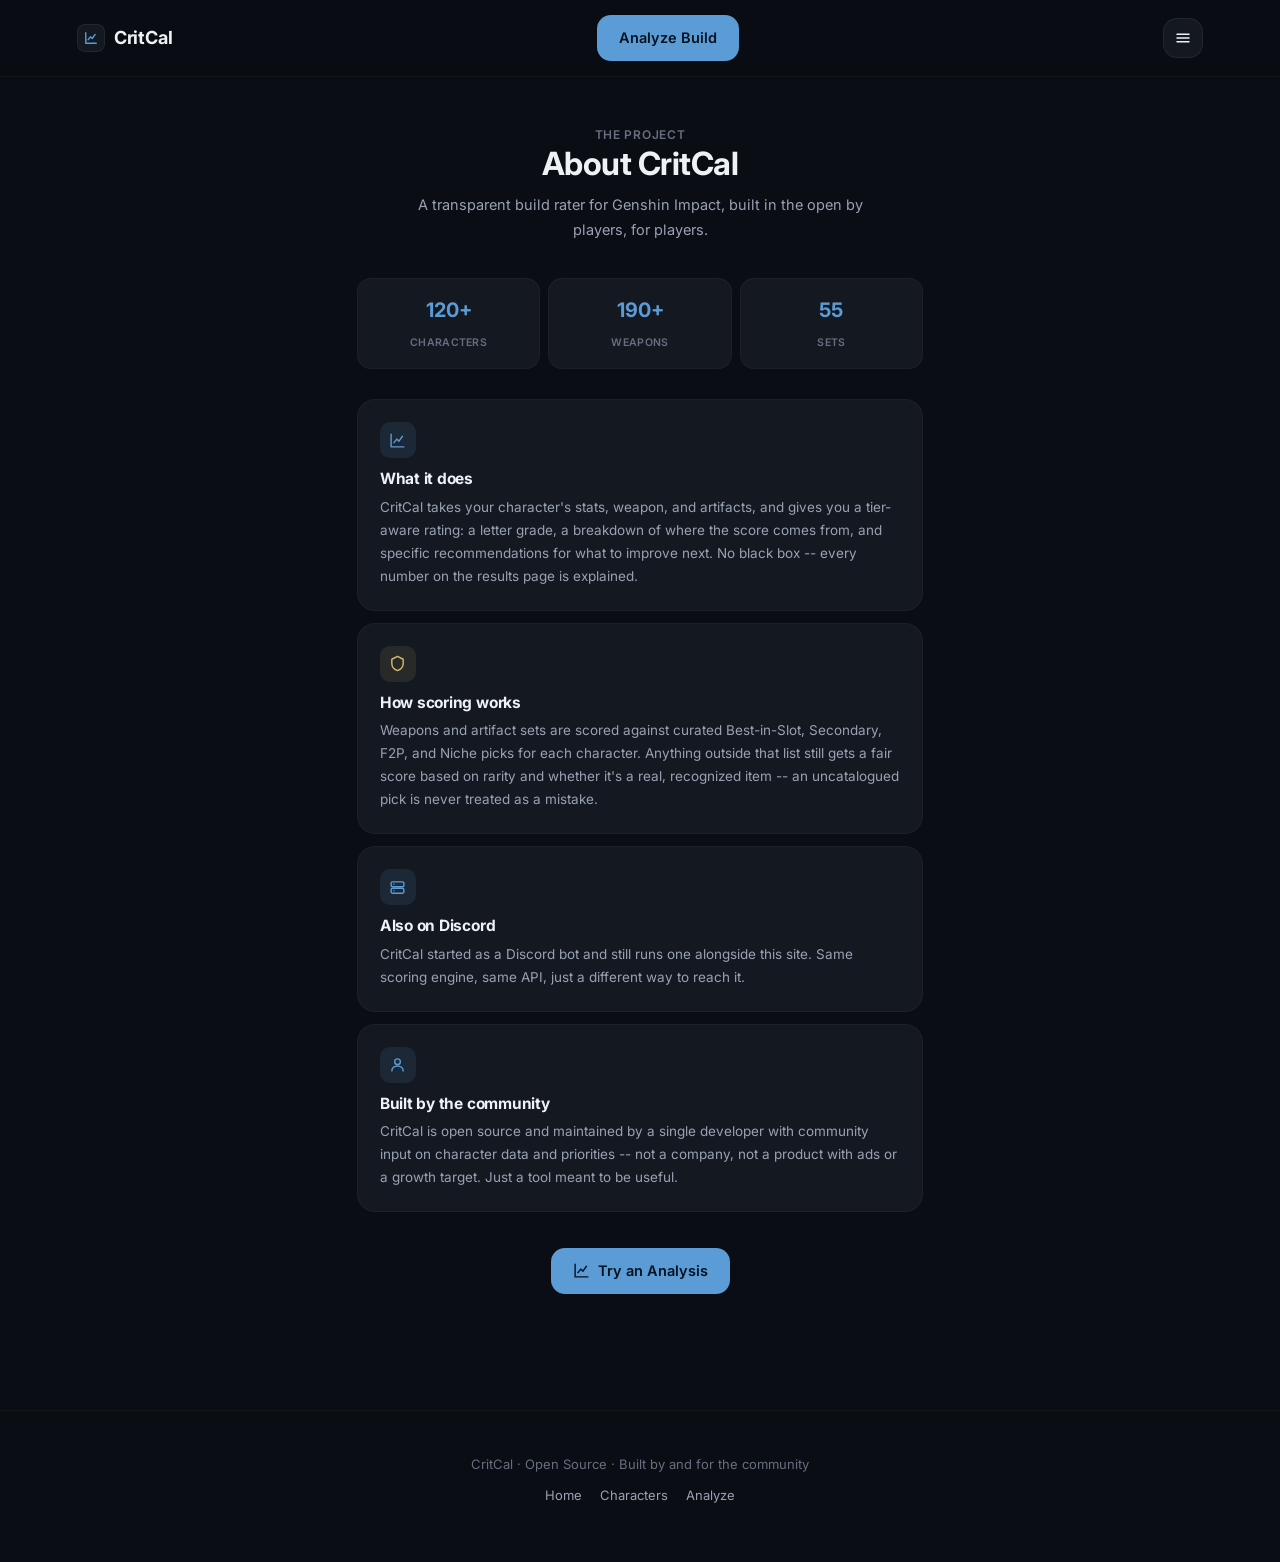
==== about.html @ e9a0996b "fix" ====
<!DOCTYPE html>
<html lang="en">

<head>

    <meta charset="UTF-8">
    <meta name="viewport" content="width=device-width, initial-scale=1.0">

    <title>About — CritCal</title>
    <meta name="description" content="CritCal is a community-built, open-source tool for transparent Genshin Impact build analysis. Learn how the scoring works.">
    <link rel="canonical" href="https://critcal.vercel.app/about.html">

    <meta property="og:type" content="website">
    <meta property="og:url" content="https://critcal.vercel.app/about.html">
    <meta property="og:title" content="About — CritCal">
    <meta property="og:description" content="CritCal is a community-built, open-source tool for transparent Genshin Impact build analysis. Learn how the scoring works.">
    <meta property="og:image" content="https://critcal.vercel.app/assets/social/og-image.png">
    <meta property="og:site_name" content="CritCal">

    <meta name="twitter:card" content="summary_large_image">
    <meta name="twitter:title" content="About — CritCal">
    <meta name="twitter:description" content="CritCal is a community-built, open-source tool for transparent Genshin Impact build analysis. Learn how the scoring works.">
    <meta name="twitter:image" content="https://critcal.vercel.app/assets/social/og-image.png">

    <meta name="theme-color" content="#0A0D13">
    <link rel="manifest" href="manifest.json">
    <link rel="icon" type="image/svg+xml" href="assets/icons/favicon.svg">
    <link rel="icon" type="image/png" sizes="32x32" href="assets/icons/favicon-32.png">
    <link rel="icon" type="image/png" sizes="16x16" href="assets/icons/favicon-16.png">
    <link rel="apple-touch-icon" href="assets/icons/apple-touch-icon.png">

    <link rel="preconnect" href="https://fonts.googleapis.com">
    <link rel="preconnect" href="https://fonts.gstatic.com" crossorigin>
    <link href="https://fonts.googleapis.com/css2?family=Inter:wght@300;400;500;600;700;800&display=swap" rel="stylesheet">

    <link rel="stylesheet" href="style.css">

</head>

<body>

<a class="skip-link" href="#main-content">Skip to content</a>

<header class="navbar">
    <a class="logo" href="index.html">
        <span class="logo-mark">
            <svg width="14" height="14" viewBox="0 0 24 24" fill="none" stroke="currentColor" stroke-width="2.4" stroke-linecap="round" stroke-linejoin="round"><path d="M3 3v18h18"/><path d="M7 15l4-5 3 3 5-7"/></svg>
        </span>
        CritCal
    </a>

    <nav class="desktop-nav" aria-label="Primary">
        <a href="index.html">Home</a>
        <a href="characters.html">Characters</a>
        <a href="analyze.html">Analyze</a>
        <a href="about.html" class="active" aria-current="page">About</a>
    </nav>

    <a class="btn btn-primary nav-cta" href="analyze.html">Analyze Build</a>

    <button class="menu-button" aria-label="Open menu" aria-expanded="false" aria-controls="mobile-nav">
        <svg class="menu-icon-open" viewBox="0 0 24 24" fill="none" stroke="currentColor" stroke-width="2" stroke-linecap="round"><path d="M4 7h16M4 12h16M4 17h16"/></svg>
        <svg class="menu-icon-close" viewBox="0 0 24 24" fill="none" stroke="currentColor" stroke-width="2" stroke-linecap="round"><path d="M6 6l12 12M18 6L6 18"/></svg>
    </button>
</header>

<nav class="mobile-nav" id="mobile-nav" aria-label="Mobile">
    <a href="index.html">Home</a>
    <a href="characters.html">Characters</a>
    <a href="analyze.html">Analyze</a>
    <a href="about.html" class="active" aria-current="page">About</a>
</nav>

<main class="about-page" id="main-content">

<section class="page-heading fade-up">
    <p class="eyebrow">The Project</p>
    <h1>About CritCal</h1>
    <p class="subtitle">
        A transparent build rater for Genshin Impact, built in the open by players, for players.
    </p>
</section>

<div class="about-stats fade-up fade-up-1">
    <div class="about-stat">
        <strong id="char-count-about">120+</strong>
        <span>Characters</span>
    </div>
    <div class="about-stat">
        <strong>190+</strong>
        <span>Weapons</span>
    </div>
    <div class="about-stat">
        <strong>55</strong>
        <span>Sets</span>
    </div>
</div>

<div class="about-grid fade-up fade-up-2">

    <div class="about-card">
        <span class="icon-badge" aria-hidden="true">
            <svg viewBox="0 0 24 24" fill="none" stroke="currentColor" stroke-width="2" stroke-linecap="round" stroke-linejoin="round"><path d="M3 3v18h18"/><path d="M7 15l4-5 3 3 5-7"/></svg>
        </span>
        <h2>What it does</h2>
        <p>
            CritCal takes your character's stats, weapon, and artifacts, and gives you a
            tier-aware rating: a letter grade, a breakdown of where the score comes from,
            and specific recommendations for what to improve next. No black box --
            every number on the results page is explained.
        </p>
    </div>

    <div class="about-card">
        <span class="icon-badge" style="background:var(--gold-dim); color:var(--gold);" aria-hidden="true">
            <svg viewBox="0 0 24 24" fill="none" stroke="currentColor" stroke-width="2" stroke-linecap="round" stroke-linejoin="round"><path d="M12 2l8 4v6c0 5-3.4 8.4-8 10-4.6-1.6-8-5-8-10V6z"/></svg>
        </span>
        <h2>How scoring works</h2>
        <p>
            Weapons and artifact sets are scored against curated Best-in-Slot, Secondary,
            F2P, and Niche picks for each character. Anything outside that list still gets
            a fair score based on rarity and whether it's a real, recognized item --
            an uncatalogued pick is never treated as a mistake.
        </p>
    </div>

    <div class="about-card">
        <span class="icon-badge" aria-hidden="true">
            <svg viewBox="0 0 24 24" fill="none" stroke="currentColor" stroke-width="2" stroke-linecap="round" stroke-linejoin="round"><rect x="3" y="4" width="18" height="7" rx="2"/><rect x="3" y="13" width="18" height="7" rx="2"/><path d="M7 7.5h.01M7 16.5h.01"/></svg>
        </span>
        <h2>Also on Discord</h2>
        <p>
            CritCal started as a Discord bot and still runs one alongside this site.
            Same scoring engine, same API, just a different way to reach it.
        </p>
    </div>

    <div class="about-card">
        <span class="icon-badge" aria-hidden="true">
            <svg viewBox="0 0 24 24" fill="none" stroke="currentColor" stroke-width="2" stroke-linecap="round" stroke-linejoin="round"><circle cx="12" cy="8" r="4"/><path d="M4 21c0-4 3.6-7 8-7s8 3 8 7"/></svg>
        </span>
        <h2>Built by the community</h2>
        <p>
            CritCal is open source and maintained by a single developer with community
            input on character data and priorities -- not a company, not a product with
            ads or a growth target. Just a tool meant to be useful.
        </p>
    </div>

</div>

<section class="fade-up fade-up-3" style="text-align:center; margin-top:36px;">
    <a class="btn btn-primary" href="analyze.html">
        <svg viewBox="0 0 24 24" fill="none" stroke="currentColor" stroke-width="2" stroke-linecap="round" stroke-linejoin="round"><path d="M3 3v18h18"/><path d="M7 15l4-5 3 3 5-7"/></svg>
        Try an Analysis
    </a>
</section>

</main>

<footer>
    CritCal · Open Source · Built by and for the community
    <div class="footer-links">
        <a href="index.html">Home</a>
        <a href="characters.html">Characters</a>
        <a href="analyze.html">Analyze</a>
    </div>
</footer>

<script src="script.js"></script>

</body>

</html>
---- style.css ----
/* ==========================================================
   CRITCAL DESIGN SYSTEM v2
   Calm, trustworthy, community-tool feel. Deep navy/charcoal,
   muted Fontaine blue as an accent (not a dominant color), soft
   gold highlights. Backdrop-filter is used in exactly one place
   (the sticky navbar) -- everywhere else uses solid surfaces,
   since blur is one of the most expensive things a mobile GPU can
   be asked to repaint on every scroll frame.
   ========================================================== */

:root {

    /* ---- Backgrounds (navy leaning slightly charcoal, not pure blue-black) ---- */
    --void: #05070B;
    --bg: #0A0D13;
    --bg-elevated: #10141C;
    --surface: #141821;
    --surface-hover: #191E28;
    --card: #171B24;
    --card-hover: #1D222C;

    /* ---- Borders (neutral, not blue-tinted -- calmer) ---- */
    --border: rgba(255, 255, 255, 0.06);
    --border-soft: rgba(255, 255, 255, 0.035);
    --border-hover: rgba(255, 255, 255, 0.14);

    /* ---- Brand (desaturated -- accent, not dominant) ---- */
    --primary: #5B9BD6;
    --primary-hover: #74ACE0;
    --primary-dim: rgba(91, 155, 214, 0.12);
    --primary-text-on: #06121F;

    --gold: #D6B96C;
    --gold-dim: rgba(214, 185, 108, 0.10);

    /* ---- Text ---- */
    --text: #EEF1F5;
    --text-dim: #98A2B3;
    --text-faint: #666F7F;

    /* ---- Elements (desaturated to match calmer palette) ---- */
    --el-pyro: #E0785C;
    --el-hydro: #5B9BD6;
    --el-anemo: #6BC7AE;
    --el-electro: #B18FE0;
    --el-dendro: #97BE58;
    --el-cryo: #83C6DE;
    --el-geo: #D6B96C;

    /* ---- Feedback ---- */
    --success: #6BC7AE;
    --danger: #E0899B;

    /* ---- Radii ---- */
    --r-sm: 8px;
    --r-md: 14px;
    --r-lg: 18px;
    --r-xl: 24px;
    --r-full: 999px;

    /* ---- Shadows (soft, single-layer, small blur radius) ---- */
    --shadow-sm: 0 2px 10px rgba(0, 0, 0, 0.22);
    --shadow-md: 0 8px 22px rgba(0, 0, 0, 0.26);
    --shadow-lg: 0 16px 38px rgba(0, 0, 0, 0.32);

    /* ---- Motion ---- */
    --ease: cubic-bezier(.25, .8, .35, 1);
    --fast: .15s;
    --med: .25s;
}

/* ========================================================== */
/* RESET */
/* ========================================================== */

* {
    margin: 0;
    padding: 0;
    box-sizing: border-box;
}

html {
    scroll-behavior: smooth;
}

body {
    background: var(--bg);
    color: var(--text);
    font-family: "Inter", -apple-system, BlinkMacSystemFont, sans-serif;
    line-height: 1.5;
    -webkit-font-smoothing: antialiased;
}

a { color: inherit; }
button, input, select { font-family: inherit; }
ul { list-style: none; }
img { max-width: 100%; display: block; }

::-webkit-scrollbar { width: 10px; }
::-webkit-scrollbar-track { background: var(--void); }
::-webkit-scrollbar-thumb { background: #1E232D; border-radius: var(--r-full); }
::-webkit-scrollbar-thumb:hover { background: #2A303C; }

@media (prefers-reduced-motion: reduce) {
    *, *::before, *::after {
        animation-duration: 0.01ms !important;
        animation-iteration-count: 1 !important;
        transition-duration: 0.01ms !important;
        scroll-behavior: auto !important;
    }
}

/* ---- Accessibility: visible focus ring everywhere, keyboard only ---- */

:focus { outline: none; }

:focus-visible {
    outline: 2px solid var(--primary);
    outline-offset: 2px;
    border-radius: 4px;
}

.skip-link {
    position: absolute;
    top: -100px;
    left: 12px;
    background: var(--primary);
    color: var(--primary-text-on);
    padding: 10px 18px;
    border-radius: var(--r-sm);
    font-weight: 700;
    font-size: 14px;
    z-index: 999;
    transition: top var(--fast) var(--ease);
}

.skip-link:focus {
    top: 12px;
}

/* ========================================================== */
/* TYPOGRAPHY */
/* ========================================================== */

h1, h2, h3, h4 {
    font-weight: 700;
    letter-spacing: -0.015em;
    line-height: 1.2;
}

.eyebrow {
    display: inline-flex;
    align-items: center;
    gap: 6px;
    font-size: 12px;
    font-weight: 600;
    letter-spacing: .06em;
    text-transform: uppercase;
    color: var(--text-faint);
}

.text-dim { color: var(--text-dim); }
.text-faint { color: var(--text-faint); }

/* ========================================================== */
/* LAYOUT */
/* ========================================================== */

.container {
    max-width: 1180px;
    margin: 0 auto;
    padding: 0 6%;
}

/* ========================================================== */
/* NAVBAR ---- the one place backdrop-filter is used ---- */
/* ========================================================== */

.navbar {
    position: sticky;
    top: 0;
    z-index: 200;
    display: flex;
    justify-content: space-between;
    align-items: center;
    padding: 15px 6%;
    background: rgba(10, 13, 19, 0.82);
    backdrop-filter: blur(10px);
    -webkit-backdrop-filter: blur(10px);
    border-bottom: 1px solid var(--border-soft);
}

.logo {
    display: flex;
    align-items: center;
    gap: 9px;
    font-size: 18px;
    font-weight: 700;
    letter-spacing: -0.01em;
    color: var(--text);
    text-decoration: none;
}

.logo-mark {
    width: 28px;
    height: 28px;
    border-radius: 8px;
    background: var(--surface);
    border: 1px solid var(--border);
    display: flex;
    align-items: center;
    justify-content: center;
    color: var(--primary);
    flex-shrink: 0;
}

.desktop-nav {
    display: none;
    align-items: center;
    gap: 2px;
}

.desktop-nav a {
    position: relative;
    padding: 8px 15px;
    border-radius: var(--r-full);
    color: var(--text-dim);
    text-decoration: none;
    font-size: 14px;
    font-weight: 500;
    transition: color var(--fast) var(--ease), background var(--fast) var(--ease);
}

.desktop-nav a:hover {
    color: var(--text);
    background: rgba(255, 255, 255, 0.04);
}

.desktop-nav a.active {
    color: var(--primary);
    background: var(--primary-dim);
    font-weight: 600;
}

.nav-cta { display: none; }

.menu-button {
    width: 40px;
    height: 40px;
    display: flex;
    align-items: center;
    justify-content: center;
    background: var(--surface);
    border: 1px solid var(--border);
    border-radius: var(--r-md);
    color: var(--text);
    cursor: pointer;
    transition: background var(--fast) var(--ease);
}

.menu-button:active { background: var(--card); }

.menu-button svg { width: 18px; height: 18px; }

.menu-button.is-open .menu-icon-open { display: none; }
.menu-icon-close { display: none; }
.menu-button.is-open .menu-icon-close { display: block; }

/* ---- Mobile nav drawer ----
   Deliberately NOT using backdrop-filter here: this element is
   full-viewport width/height and animates in on a transform every
   time it opens -- blurring something that large, that often, is one
   of the more expensive things you can ask a mid-range Android GPU
   to do. A solid, high-opacity background gets the same visual
   effect for a fraction of the cost. */

.mobile-nav {
    position: fixed;
    inset: 0;
    top: 66px;
    z-index: 150;
    background: var(--bg);
    border-top: 1px solid var(--border-soft);
    display: flex;
    flex-direction: column;
    padding: 8px 6% 24px;
    gap: 2px;
    transform: translateY(-8px);
    opacity: 0;
    pointer-events: none;
    transition: opacity var(--med) var(--ease), transform var(--med) var(--ease);
}

.mobile-nav.is-open {
    opacity: 1;
    transform: translateY(0);
    pointer-events: auto;
}

.mobile-nav a {
    padding: 15px 16px;
    border-radius: var(--r-md);
    color: var(--text-dim);
    text-decoration: none;
    font-size: 16px;
    font-weight: 500;
    transition: background var(--fast) var(--ease), color var(--fast) var(--ease);
}

.mobile-nav a:active,
.mobile-nav a.active {
    background: var(--surface);
    color: var(--primary);
}

/* ========================================================== */
/* BUTTONS */
/* ========================================================== */

.btn {
    display: inline-flex;
    align-items: center;
    justify-content: center;
    gap: 8px;
    padding: 12px 22px;
    border-radius: var(--r-md);
    border: none;
    font-size: 14.5px;
    font-weight: 600;
    font-family: inherit;
    text-decoration: none;
    cursor: pointer;
    transition: transform var(--fast) var(--ease), background var(--fast) var(--ease), border-color var(--fast) var(--ease), opacity var(--fast) var(--ease);
    white-space: nowrap;
}

.btn svg { width: 17px; height: 17px; flex-shrink: 0; }

.btn-primary {
    background: var(--primary);
    color: var(--primary-text-on);
}

.btn-primary:hover {
    background: var(--primary-hover);
}

.btn-primary:active { transform: scale(.98); }

.btn-primary:disabled {
    opacity: .55;
    cursor: default;
    transform: none;
}

.btn-ghost {
    background: var(--surface);
    color: var(--text);
    border: 1px solid var(--border);
}

.btn-ghost:hover {
    background: var(--card);
    border-color: var(--border-hover);
}

.btn-block { width: 100%; }

/* ========================================================== */
/* CARDS ---- flat, solid surfaces, no blur ---- */
/* ========================================================== */

.surface-card {
    background: var(--surface);
    border: 1px solid var(--border-soft);
    border-radius: var(--r-lg);
}

/* ========================================================== */
/* BADGES / CHIPS */
/* ========================================================== */

.element-badge {
    display: inline-flex;
    align-items: center;
    gap: 5px;
    padding: 4px 10px 4px 6px;
    border-radius: var(--r-full);
    font-size: 11px;
    font-weight: 600;
    text-transform: uppercase;
    letter-spacing: .03em;
    background: color-mix(in srgb, var(--el-color, var(--primary)) 14%, transparent);
    color: var(--el-color, var(--primary));
}

.element-badge svg { width: 12px; height: 12px; }

.rarity-stars {
    display: inline-flex;
    gap: 2px;
}

.rarity-stars svg { width: 12px; height: 12px; }
.rarity-stars.r5 svg { fill: var(--gold); }
.rarity-stars.r4 svg { fill: #B79EDB; }

.weapon-type-icon {
    width: 14px;
    height: 14px;
    color: var(--text-faint);
}

/* ========================================================== */
/* ANIMATION ---- kept minimal: fade, slide, hover elevation ---- */
/* ========================================================== */

@keyframes fadeUp {
    from { opacity: 0; transform: translateY(14px); }
    to { opacity: 1; transform: translateY(0); }
}

@keyframes fadeIn {
    from { opacity: 0; }
    to { opacity: 1; }
}

@keyframes spin {
    to { transform: rotate(360deg); }
}

@keyframes softPulse {
    0%, 100% { opacity: 1; }
    50% { opacity: .45; }
}

.fade-up {
    animation: fadeUp .5s var(--ease) both;
}

.fade-up-1 { animation-delay: .04s; }
.fade-up-2 { animation-delay: .08s; }
.fade-up-3 { animation-delay: .12s; }

/* ========================================================== */
/* FOOTER */
/* ========================================================== */

footer {
    padding: 44px 6% 56px;
    text-align: center;
    color: var(--text-faint);
    font-size: 13px;
    border-top: 1px solid var(--border-soft);
    margin-top: 36px;
}

footer .footer-links {
    display: flex;
    justify-content: center;
    gap: 18px;
    margin-top: 12px;
}

footer a {
    color: var(--text-dim);
    text-decoration: none;
    transition: color var(--fast) var(--ease);
}

footer a:hover { color: var(--primary); }

.footer-note {
    margin-top: 14px;
    font-size: 11.5px;
    color: var(--text-faint);
    opacity: .8;
}

/* ========================================================== */
/* HOMEPAGE ---- dashboard, not a landing page ---- */
/* ========================================================== */

.hero {
    padding: 44px 6% 8px;
    max-width: 680px;
    margin: 0 auto;
}

.status-pill {
    display: inline-flex;
    align-items: center;
    gap: 7px;
    padding: 6px 14px;
    border-radius: var(--r-full);
    background: var(--surface);
    border: 1px solid var(--border);
    font-size: 12px;
    font-weight: 500;
    color: var(--text-dim);
    margin-bottom: 18px;
}

.status-dot {
    width: 6px;
    height: 6px;
    border-radius: 50%;
    background: var(--text-faint);
    flex-shrink: 0;
}

.status-dot.online {
    background: var(--success);
    animation: softPulse 2.6s ease-in-out infinite;
}

.status-dot.offline { background: var(--danger); }

.hero h1 {
    font-size: clamp(28px, 4.6vw, 40px);
    margin-bottom: 12px;
}

.hero .subtitle {
    color: var(--text-dim);
    font-size: 15.5px;
    line-height: 1.7;
    max-width: 480px;
}

.hero-actions {
    display: flex;
    gap: 10px;
    margin-top: 24px;
    flex-wrap: wrap;
}

/* ---- Dashboard grid ---- */

.dashboard {
    padding: 40px 6% 10px;
    max-width: 1180px;
    margin: 0 auto;
    display: grid;
    grid-template-columns: 1fr;
    gap: 14px;
}

.quick-actions {
    display: grid;
    grid-template-columns: 1fr;
    gap: 10px;
}

.action-card {
    background: var(--surface);
    border: 1px solid var(--border-soft);
    border-radius: var(--r-lg);
    padding: 18px;
    display: flex;
    align-items: center;
    gap: 14px;
    text-decoration: none;
    color: var(--text);
    transition: border-color var(--fast) var(--ease), background var(--fast) var(--ease);
}

.action-card:hover {
    border-color: var(--border-hover);
    background: var(--surface-hover);
}

.action-icon {
    flex-shrink: 0;
    width: 40px;
    height: 40px;
    border-radius: var(--r-md);
    display: flex;
    align-items: center;
    justify-content: center;
    background: var(--primary-dim);
    color: var(--primary);
}

.action-icon svg { width: 19px; height: 19px; }

.action-card.gold .action-icon {
    background: var(--gold-dim);
    color: var(--gold);
}

.action-text strong {
    display: block;
    font-size: 14.5px;
    font-weight: 600;
    margin-bottom: 2px;
}

.action-text span {
    font-size: 12.5px;
    color: var(--text-dim);
}

.action-arrow {
    margin-left: auto;
    color: var(--text-faint);
    flex-shrink: 0;
}

/* ---- Panels ---- */

.panel {
    background: var(--surface);
    border: 1px solid var(--border-soft);
    border-radius: var(--r-lg);
    padding: 22px;
}

.panel-header {
    display: flex;
    align-items: center;
    justify-content: space-between;
    margin-bottom: 14px;
}

.panel-header a {
    font-size: 12px;
    font-weight: 600;
    color: var(--primary);
    text-decoration: none;
}

.update-row {
    display: flex;
    align-items: center;
    gap: 11px;
    padding: 11px 10px;
    border-radius: var(--r-md);
    text-decoration: none;
    color: var(--text);
    transition: background var(--fast) var(--ease);
}

.update-row:hover { background: var(--card); }
.update-row + .update-row { margin-top: 2px; }

.update-avatar {
    width: 32px;
    height: 32px;
    border-radius: 9px;
    flex-shrink: 0;
    display: flex;
    align-items: center;
    justify-content: center;
    font-weight: 700;
    font-size: 12.5px;
    background: color-mix(in srgb, var(--el-color, var(--primary)) 16%, transparent);
    color: var(--el-color, var(--primary));
    overflow: hidden;
}

.update-avatar img { width: 100%; height: 100%; object-fit: cover; }

.update-row strong { font-size: 13.5px; font-weight: 600; }
.update-row span { display: block; font-size: 11.5px; color: var(--text-faint); }

/* ---- Featured character ---- */

.featured-card {
    display: block;
    text-decoration: none;
    color: var(--text);
    border-radius: var(--r-lg);
    padding: 24px;
    background: var(--surface);
    border: 1px solid var(--border-soft);
    transition: border-color var(--fast) var(--ease);
}

.featured-card:hover { border-color: var(--border-hover); }

.featured-portrait {
    width: 60px;
    height: 60px;
    border-radius: var(--r-md);
    background: var(--card);
    border: 1px solid var(--border);
    display: flex;
    align-items: center;
    justify-content: center;
    font-size: 22px;
    font-weight: 700;
    color: var(--el-color, var(--primary));
    margin-bottom: 14px;
    overflow: hidden;
}

.featured-portrait img { width: 100%; height: 100%; object-fit: cover; }

.featured-card h3 { font-size: 19px; margin-bottom: 5px; }

.featured-card p {
    color: var(--text-dim);
    font-size: 13px;
    margin-bottom: 14px;
    line-height: 1.6;
}

.featured-cta {
    display: inline-flex;
    align-items: center;
    gap: 5px;
    font-size: 12.5px;
    font-weight: 600;
    color: var(--gold);
}

/* ========================================================== */
/* PAGE HEADING */
/* ========================================================== */

.page-heading {
    padding: 44px 6% 6px;
    text-align: center;
}

.page-heading h1 {
    font-size: clamp(24px, 4vw, 32px);
    margin-bottom: 10px;
}

.page-heading .subtitle {
    color: var(--text-dim);
    font-size: 14.5px;
    max-width: 460px;
    margin: 0 auto;
    line-height: 1.7;
}

/* ========================================================== */
/* ANALYZE PAGE */
/* ========================================================== */

.analyze-page {
    max-width: 620px;
    margin: 0 auto;
    padding: 0 6% 80px;
}

.form-card {
    background: var(--surface);
    border: 1px solid var(--border-soft);
    border-radius: var(--r-xl);
    margin-top: 24px;
}

.form-section { padding: 20px; }
.form-section + .form-section { border-top: 1px solid var(--border-soft); }

.form-section-header {
    display: flex;
    align-items: center;
    gap: 9px;
    margin-bottom: 16px;
}

.form-section-header .icon-badge {
    width: 28px;
    height: 28px;
    border-radius: 8px;
    background: var(--primary-dim);
    color: var(--primary);
    display: flex;
    align-items: center;
    justify-content: center;
    flex-shrink: 0;
}

.form-section-header .icon-badge svg { width: 14px; height: 14px; }

.form-section-header h3 {
    font-size: 13.5px;
    font-weight: 600;
    color: var(--text);
}

.field { display: flex; flex-direction: column; gap: 7px; }
.field + .field { margin-top: 14px; }

.field label {
    font-size: 12.5px;
    font-weight: 600;
    color: var(--text-dim);
    display: flex;
    align-items: center;
    gap: 6px;
}

.field label .required { color: var(--gold); }

.field label .optional {
    font-weight: 500;
    font-size: 10px;
    color: var(--text-faint);
    text-transform: uppercase;
    letter-spacing: .04em;
    margin-left: auto;
}

.field input, .field select {
    background: var(--bg-elevated);
    border: 1.5px solid var(--border);
    border-radius: var(--r-md);
    padding: 12px 14px;
    color: var(--text);
    font-family: inherit;
    font-size: 15px;
    transition: border-color var(--fast) var(--ease);
    width: 100%;
}

.field input:focus, .field select:focus {
    outline: none;
    border-color: var(--primary);
}

.field input::placeholder { color: var(--text-faint); }

.character-preview {
    display: flex;
    align-items: center;
    gap: 10px;
    margin-top: 10px;
    padding: 8px 10px;
    border-radius: var(--r-md);
    background: var(--bg-elevated);
    border: 1px solid var(--border-soft);
    font-size: 13px;
    color: var(--text-dim);
    opacity: 0;
    max-height: 0;
    overflow: hidden;
    transition: opacity var(--fast) var(--ease), max-height var(--fast) var(--ease);
}

.character-preview.is-visible {
    opacity: 1;
    max-height: 60px;
    margin-top: 10px;
}

.character-preview .preview-avatar {
    width: 26px;
    height: 26px;
    border-radius: 7px;
    flex-shrink: 0;
    display: flex;
    align-items: center;
    justify-content: center;
    font-size: 11px;
    font-weight: 700;
    background: color-mix(in srgb, var(--el-color, var(--primary)) 18%, transparent);
    color: var(--el-color, var(--primary));
    overflow: hidden;
}

.character-preview .preview-avatar img { width: 100%; height: 100%; object-fit: cover; }

.field-row { display: grid; grid-template-columns: 1fr; gap: 12px; }
.field-row .field { margin-top: 0; }

.advanced-toggle summary {
    cursor: pointer;
    font-weight: 600;
    font-size: 13px;
    color: var(--text-dim);
    list-style: none;
    display: flex;
    align-items: center;
    gap: 8px;
    user-select: none;
}

.advanced-toggle summary::-webkit-details-marker { display: none; }

.advanced-toggle summary .chev {
    transition: transform var(--fast) var(--ease);
    color: var(--primary);
}

.advanced-toggle[open] summary .chev { transform: rotate(90deg); }

.advanced-toggle .advanced-body {
    margin-top: 16px;
    display: flex;
    flex-direction: column;
    gap: 14px;
}

.submit-wrap { padding: 16px 20px 20px; }

/* ========================================================== */
/* RESULTS */
/* ========================================================== */

.result-area { margin-top: 20px; }

.result-card {
    background: var(--surface);
    border: 1px solid var(--border-soft);
    border-radius: var(--r-xl);
    padding: 24px 20px;
    animation: fadeUp .4s var(--ease) both;
}

.loading-card {
    display: flex;
    flex-direction: column;
    align-items: center;
    gap: 16px;
    padding: 48px 20px;
    text-align: center;
    color: var(--text-dim);
}

.spinner {
    width: 36px;
    height: 36px;
    border-radius: 50%;
    border: 3px solid var(--border);
    border-top-color: var(--primary);
    animation: spin .8s linear infinite;
}

.loading-card p {
    font-size: 13.5px;
    line-height: 1.6;
    max-width: 300px;
}

.error-card {
    border-color: rgba(224, 137, 155, .25);
}

.error-card h3 {
    color: var(--danger);
    font-size: 16px;
    margin-bottom: 8px;
}

.error-card p {
    color: var(--text-dim);
    line-height: 1.6;
    font-size: 13.5px;
}

.grade-header {
    display: flex;
    align-items: center;
    gap: 16px;
}

.grade-circle {
    flex-shrink: 0;
    width: 64px;
    height: 64px;
    border-radius: 50%;
    display: flex;
    align-items: center;
    justify-content: center;
    font-size: 24px;
    font-weight: 700;
    border: 2.5px solid var(--grade-color, var(--primary));
    color: var(--grade-color, var(--primary));
    background: color-mix(in srgb, var(--grade-color, var(--primary)) 10%, transparent);
}

.grade-header h2 { font-size: 19px; }

.build-title {
    color: var(--text-dim);
    font-size: 13px;
    margin-top: 3px;
    line-height: 1.5;
}

.grade-description {
    color: var(--text-dim);
    margin-top: 16px;
    line-height: 1.65;
    font-size: 13.5px;
}

.score-row {
    display: grid;
    grid-template-columns: repeat(3, 1fr);
    gap: 8px;
    margin-top: 20px;
}

.score-chip {
    background: var(--bg-elevated);
    border: 1px solid var(--border-soft);
    border-radius: var(--r-md);
    padding: 12px 6px;
    text-align: center;
    display: flex;
    flex-direction: column;
    gap: 3px;
}

.score-value { font-size: 16px; font-weight: 700; color: var(--primary); }

.score-label {
    font-size: 9.5px;
    color: var(--text-faint);
    text-transform: uppercase;
    letter-spacing: .04em;
    font-weight: 600;
}

.result-section {
    margin-top: 22px;
    padding-top: 22px;
    border-top: 1px solid var(--border-soft);
}

.result-section-title {
    display: flex;
    align-items: center;
    gap: 6px;
    font-size: 11.5px;
    font-weight: 700;
    text-transform: uppercase;
    letter-spacing: .04em;
    color: var(--gold);
    margin-bottom: 10px;
}

.result-section-title svg { width: 13px; height: 13px; }

.result-section p { color: var(--text-dim); line-height: 1.7; font-size: 13.5px; }

.result-list { display: flex; flex-direction: column; gap: 7px; }

.result-list li {
    background: var(--bg-elevated);
    border-radius: var(--r-md);
    padding: 11px 13px;
    color: var(--text-dim);
    line-height: 1.55;
    font-size: 13px;
    display: flex;
    gap: 9px;
}

.result-list li::before {
    content: "";
    flex-shrink: 0;
    width: 4px;
    height: 4px;
    border-radius: 50%;
    background: var(--primary);
    margin-top: 7px;
}

.equipment-row {
    display: flex;
    align-items: center;
    justify-content: space-between;
    gap: 10px;
    padding: 10px 0;
}

.equipment-row + .equipment-row { border-top: 1px solid var(--border-soft); }
.equipment-row strong { font-size: 13px; display: block; }
.equipment-row span { font-size: 11.5px; color: var(--text-faint); }

.tier-badge {
    display: inline-flex;
    align-items: center;
    font-size: 10px;
    font-weight: 700;
    text-transform: uppercase;
    letter-spacing: .03em;
    padding: 3px 9px;
    border-radius: var(--r-full);
    flex-shrink: 0;
}

.tier-bis          { background: var(--gold-dim); color: var(--gold); }
.tier-secondary    { background: var(--primary-dim); color: var(--primary); }
.tier-f2p          { background: rgba(107,199,174,.14); color: var(--success); }
.tier-niche        { background: rgba(177,143,224,.14); color: var(--el-electro); }
.tier-unlisted     { background: rgba(152,162,179,.14); color: var(--text-dim); }
.tier-unrecognized,
.tier-type-mismatch,
.tier-fragmented   { background: rgba(224,137,155,.14); color: var(--danger); }
.tier-hybrid       { background: rgba(152,162,179,.14); color: var(--text-dim); }

/* ========================================================== */
/* CHARACTERS PAGE */
/* ========================================================== */

.characters-page { padding: 0 6% 80px; }

.filter-bar {
    max-width: 960px;
    margin: 24px auto 0;
    display: flex;
    flex-direction: column;
    gap: 10px;
}

.search-input-wrap { position: relative; }

.search-input-wrap svg {
    position: absolute;
    left: 14px;
    top: 50%;
    transform: translateY(-50%);
    color: var(--text-faint);
    width: 16px;
    height: 16px;
    pointer-events: none;
}

.search-input-wrap input {
    width: 100%;
    background: var(--surface);
    border: 1.5px solid var(--border);
    border-radius: var(--r-full);
    padding: 13px 16px 13px 40px;
    color: var(--text);
    font-family: inherit;
    font-size: 14.5px;
    transition: border-color var(--fast) var(--ease);
}

.search-input-wrap input:focus {
    outline: none;
    border-color: var(--primary);
}

.element-pills {
    display: flex;
    gap: 7px;
    overflow-x: auto;
    padding-bottom: 4px;
    scrollbar-width: none;
}

.element-pills::-webkit-scrollbar { display: none; }

.element-pill {
    flex-shrink: 0;
    padding: 8px 15px;
    border-radius: var(--r-full);
    background: var(--surface);
    border: 1.5px solid var(--border);
    color: var(--text-dim);
    font-size: 12.5px;
    font-weight: 500;
    cursor: pointer;
    transition: background var(--fast) var(--ease), color var(--fast) var(--ease), border-color var(--fast) var(--ease);
    white-space: nowrap;
}

.element-pill:hover { border-color: var(--border-hover); color: var(--text); }

.element-pill.is-active {
    background: var(--el-color, var(--primary));
    border-color: var(--el-color, var(--primary));
    color: #06121F;
    font-weight: 600;
}

.result-count {
    max-width: 960px;
    margin: 14px auto 0;
    color: var(--text-faint);
    font-size: 12px;
    font-weight: 500;
}

.character-grid {
    max-width: 960px;
    margin: 16px auto 0;
    display: grid;
    grid-template-columns: repeat(2, 1fr);
    gap: 11px;
}

.character-card {
    position: relative;
    background: var(--surface);
    border: 1px solid var(--border-soft);
    border-radius: var(--r-lg);
    padding: 14px;
    text-decoration: none;
    color: var(--text);
    display: flex;
    flex-direction: column;
    gap: 9px;
    transition: border-color var(--fast) var(--ease), transform var(--fast) var(--ease);
    content-visibility: auto;
    contain-intrinsic-size: 0 152px;
}

.character-card:hover {
    border-color: var(--el-color, var(--border-hover));
    transform: translateY(-2px);
}

.character-portrait {
    width: 48px;
    height: 48px;
    border-radius: 13px;
    display: flex;
    align-items: center;
    justify-content: center;
    font-size: 18px;
    font-weight: 700;
    background: var(--card);
    border: 1px solid var(--border);
    color: var(--el-color, var(--primary));
    overflow: hidden;
    flex-shrink: 0;
}

.character-portrait img {
    width: 100%;
    height: 100%;
    object-fit: cover;
}

.character-info { display: flex; flex-direction: column; gap: 5px; }
.character-name { font-size: 14.5px; font-weight: 600; line-height: 1.25; }
.character-meta { display: flex; align-items: center; gap: 6px; flex-wrap: wrap; }
.character-roles { font-size: 11px; color: var(--text-faint); }

.loading-text {
    grid-column: 1 / -1;
    text-align: center;
    color: var(--text-dim);
    padding: 46px 20px;
    line-height: 1.7;
    font-size: 13.5px;
}

/* ========================================================== */
/* ABOUT PAGE */
/* ========================================================== */

.about-page {
    max-width: 720px;
    margin: 0 auto;
    padding: 0 6% 80px;
}

.about-grid {
    display: grid;
    grid-template-columns: 1fr;
    gap: 12px;
    margin-top: 30px;
}

.about-card {
    background: var(--surface);
    border: 1px solid var(--border-soft);
    border-radius: var(--r-lg);
    padding: 22px;
}

.about-card .icon-badge {
    width: 36px;
    height: 36px;
    border-radius: 10px;
    background: var(--primary-dim);
    color: var(--primary);
    display: flex;
    align-items: center;
    justify-content: center;
    margin-bottom: 12px;
}

.about-card .icon-badge svg { width: 17px; height: 17px; }

.about-card h2 { font-size: 15.5px; margin-bottom: 7px; }
.about-card p { color: var(--text-dim); line-height: 1.7; font-size: 13.5px; }

.about-stats {
    display: grid;
    grid-template-columns: repeat(3, 1fr);
    gap: 8px;
    margin-top: 30px;
}

.about-stat {
    background: var(--surface);
    border: 1px solid var(--border-soft);
    border-radius: var(--r-md);
    padding: 16px 8px;
    text-align: center;
}

.about-stat strong {
    display: block;
    font-size: 20px;
    font-weight: 700;
    color: var(--primary);
    margin-bottom: 3px;
}

.about-stat span {
    font-size: 10.5px;
    color: var(--text-faint);
    text-transform: uppercase;
    letter-spacing: .03em;
    font-weight: 600;
}

/* ========================================================== */
/* SKELETON LOADING (static tone -- no shimmer animation, costs
   nothing to repaint, still communicates "loading") */
/* ========================================================== */

.skeleton {
    background: var(--card);
    border-radius: var(--r-md);
}

/* ========================================================== */
/* DESKTOP */
/* ========================================================== */

@media (min-width: 760px) {
    .field-row { grid-template-columns: repeat(2, 1fr); }
    .field-row.cols-3 { grid-template-columns: repeat(3, 1fr); }
    .character-grid { grid-template-columns: repeat(3, 1fr); }
}


/* ---- Utility-focused UID Search (Akasha-inspired) ---- */
.uid-search-bar {
    padding: 32px 0 24px;
    max-width: 600px;
    margin: 0 auto;
}

.search-box {
    display: flex;
    gap: 4px;
    background: var(--surface);
    padding: 4px;
    border-radius: var(--r-md);
    border: 1px solid var(--border);
    transition: border-color var(--fast) var(--ease);
}

.search-box:focus-within {
    border-color: var(--primary);
}

.search-box input {
    flex-grow: 1;
    background: transparent;
    border: none;
    padding: 10px 16px;
    color: var(--text);
    font-size: 14px;
    outline: none;
}

.search-box button {
    padding: 0 24px;
    border-radius: var(--r-sm);
    font-weight: 600;
}

/* ---- Character Showcase Grid ---- */
.character-showcase-grid {
    display: grid;
    grid-template-columns: repeat(auto-fill, minmax(100px, 1fr));
    gap: 12px;
    margin-top: 24px;
}

.character-tile {
    background: var(--surface);
    border: 1px solid var(--border);
    border-radius: var(--r-md);
    padding: 12px;
    text-align: center;
    cursor: pointer;
    transition: transform var(--fast) var(--ease), border-color var(--fast) var(--ease);
}

.character-tile:hover {
    border-color: var(--primary);
    transform: translateY(-2px);
}

.character-tile img {
    width: 60px;
    height: 60px;
    border-radius: 50%;
    margin: 0 auto 8px;
    background: var(--card);
}

.character-tile strong { font-size: 12px; display: block; }
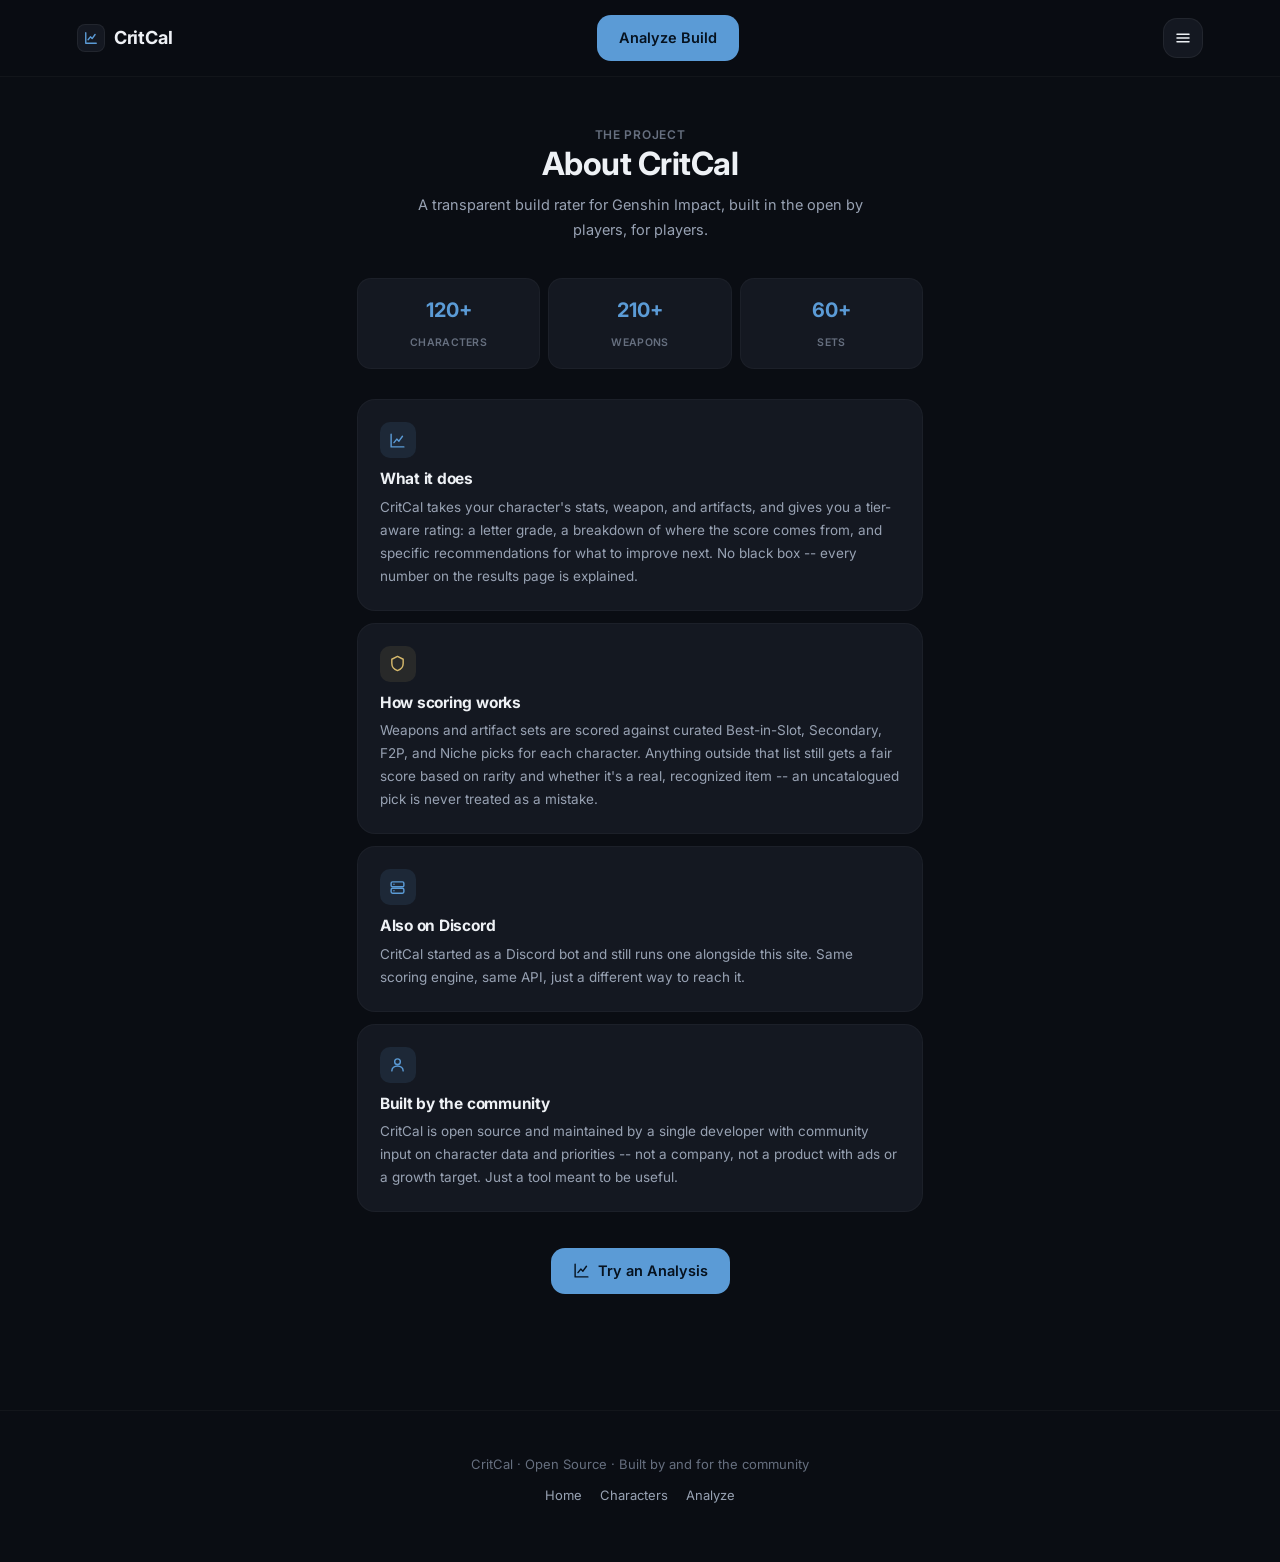
==== commit 9d101f88: "redesign again" ====
--- a/about.html
+++ b/about.html
@@ -87,11 +87,11 @@
         <span>Characters</span>
     </div>
     <div class="about-stat">
-        <strong>190+</strong>
+        <strong>210+</strong>
         <span>Weapons</span>
     </div>
     <div class="about-stat">
-        <strong>55</strong>
+        <strong>60+</strong>
         <span>Sets</span>
     </div>
 </div>
--- a/style.css
+++ b/style.css
@@ -1411,3 +1411,690 @@
 
 .character-tile strong { font-size: 12px; display: block; }
 
+/* ========================================================== */
+/* UID SEARCH -- akasha.cv-inspired: clean, minimal, centered */
+/* ========================================================== */
+
+/* ---- Homepage mini-bar ---- */
+
+.uid-mini-search {
+    padding: 8px 6% 0;
+    max-width: 680px;
+    margin: 0 auto;
+}
+
+.uid-mini-inner {
+    background: var(--surface);
+    border: 1px solid var(--border-soft);
+    border-radius: var(--r-lg);
+    padding: 18px 20px;
+}
+
+.uid-mini-top {
+    display: flex;
+    align-items: center;
+    gap: 10px;
+}
+
+.uid-mini-top .eyebrow {
+    white-space: nowrap;
+    flex-shrink: 0;
+}
+
+.uid-mini-box {
+    display: flex;
+    flex: 1;
+    min-width: 0;
+    gap: 4px;
+}
+
+.uid-mini-box input {
+    flex: 1;
+    min-width: 0;
+    background: var(--bg-elevated);
+    border: 1.5px solid var(--border);
+    border-radius: var(--r-sm);
+    padding: 8px 12px;
+    color: var(--text);
+    font-size: 13px;
+    font-family: inherit;
+    outline: none;
+    transition: border-color var(--fast) var(--ease);
+}
+
+.uid-mini-box input:focus { border-color: var(--primary); }
+.uid-mini-box input::placeholder { color: var(--text-faint); }
+
+.uid-mini-box .btn {
+    padding: 8px 14px;
+    font-size: 13px;
+    border-radius: var(--r-sm);
+    flex-shrink: 0;
+}
+
+/* ---- Skeleton loading cards ---- */
+
+.uid-skeleton-grid {
+    display: grid;
+    grid-template-columns: 1fr;
+    gap: 8px;
+}
+
+.uid-skeleton-card {
+    background: var(--surface);
+    border: 1px solid var(--border-soft);
+    border-radius: var(--r-lg);
+    padding: 14px 16px;
+    display: flex;
+    align-items: center;
+    gap: 12px;
+    pointer-events: none;
+}
+
+.uid-skeleton-avatar {
+    width: 42px;
+    height: 42px;
+    border-radius: 10px;
+    background: var(--card);
+    flex-shrink: 0;
+}
+
+.uid-skeleton-body {
+    flex: 1;
+    display: flex;
+    flex-direction: column;
+    gap: 7px;
+}
+
+.uid-skeleton-body .skeleton-line {
+    height: 11px;
+    background: var(--card);
+    border-radius: 4px;
+}
+
+.uid-skeleton-body .skeleton-line:last-of-type { width: 55%; }
+
+.uid-skeleton-badge {
+    width: 36px;
+    height: 36px;
+    border-radius: 50%;
+    background: var(--card);
+    flex-shrink: 0;
+}
+
+/* ---- Search history ---- */
+
+.uid-history-area {
+    margin-top: 10px;
+    display: none;
+}
+
+.uid-history-area.is-visible { display: block; }
+
+.uid-history-label {
+    font-size: 10.5px;
+    font-weight: 600;
+    text-transform: uppercase;
+    letter-spacing: .04em;
+    color: var(--text-faint);
+    margin-bottom: 6px;
+}
+
+.uid-history-pills {
+    display: flex;
+    flex-wrap: wrap;
+    gap: 5px;
+}
+
+.uid-history-pill {
+    display: inline-flex;
+    align-items: center;
+    gap: 4px;
+    padding: 5px 11px;
+    border-radius: var(--r-full);
+    background: var(--surface);
+    border: 1px solid var(--border);
+    font-size: 12px;
+    color: var(--text-dim);
+    cursor: pointer;
+    transition: border-color var(--fast) var(--ease), color var(--fast) var(--ease);
+}
+
+.uid-history-pill:hover {
+    border-color: var(--primary);
+    color: var(--text);
+}
+
+.uid-history-pill .pill-close {
+    opacity: .4;
+    font-size: 13px;
+    line-height: 1;
+    transition: opacity var(--fast) var(--ease);
+}
+
+.uid-history-pill .pill-close:hover { opacity: 1; }
+
+/* ---- Share button ---- */
+
+.uid-share-btn {
+    display: inline-flex;
+    align-items: center;
+    gap: 5px;
+    padding: 5px 11px;
+    border-radius: var(--r-full);
+    background: transparent;
+    border: 1px solid var(--border);
+    color: var(--text-faint);
+    font-size: 11px;
+    font-weight: 500;
+    cursor: pointer;
+    font-family: inherit;
+    transition: border-color var(--fast) var(--ease), color var(--fast) var(--ease);
+}
+
+.uid-share-btn:hover {
+    border-color: var(--primary);
+    color: var(--primary);
+}
+
+.uid-share-btn svg { width: 12px; height: 12px; }
+
+.uid-share-btn.is-copied {
+    border-color: var(--success);
+    color: var(--success);
+}
+
+/* ---- Character detail hero banner ---- */
+
+.uid-detail-hero {
+    position: relative;
+    padding: 28px 20px 20px;
+    margin: -14px -14px 16px;
+    border-radius: var(--r-lg) var(--r-lg) 0 0;
+    overflow: hidden;
+    text-align: center;
+    background: linear-gradient(135deg, color-mix(in srgb, var(--el-color, var(--primary)) 25%, var(--surface)), var(--surface) 80%);
+}
+
+.uid-detail-hero-portrait {
+    width: 80px;
+    height: 80px;
+    border-radius: 50%;
+    margin: 0 auto 10px;
+    border: 3px solid var(--el-color, var(--primary));
+    overflow: hidden;
+    display: flex;
+    align-items: center;
+    justify-content: center;
+    background: var(--card);
+    position: relative;
+}
+
+.uid-detail-hero-portrait img {
+    width: 100%;
+    height: 100%;
+    object-fit: cover;
+}
+
+.uid-detail-hero-portrait .initial-fallback {
+    font-size: 28px;
+    font-weight: 700;
+    color: var(--el-color, var(--primary));
+}
+
+.uid-detail-hero h3 {
+    font-size: 20px;
+    font-weight: 700;
+    margin-bottom: 2px;
+}
+
+.uid-detail-hero .build-subtitle {
+    font-size: 12px;
+    color: var(--text-dim);
+    margin-bottom: 10px;
+}
+
+.uid-detail-hero-grade {
+    display: inline-flex;
+    align-items: center;
+    gap: 6px;
+    padding: 4px 14px 4px 10px;
+    border-radius: var(--r-full);
+    font-size: 14px;
+    font-weight: 700;
+    border: 2px solid var(--grade-color, var(--primary));
+    color: var(--grade-color, var(--primary));
+    background: color-mix(in srgb, var(--grade-color, var(--primary)) 12%, transparent);
+}
+
+.uid-detail-hero-grade small {
+    font-weight: 500;
+    font-size: 11px;
+    opacity: .8;
+}
+
+/* ---- Stat cards (detail view) ---- */
+
+.uid-detail-stats {
+    display: grid;
+    grid-template-columns: repeat(5, 1fr);
+    gap: 6px;
+    margin-bottom: 14px;
+}
+
+.uid-detail-stat {
+    background: var(--bg-elevated);
+    border-radius: var(--r-sm);
+    padding: 10px 4px;
+    text-align: center;
+}
+
+.uid-detail-stat-icon {
+    width: 16px;
+    height: 16px;
+    margin: 0 auto 4px;
+    color: var(--text-faint);
+}
+
+.uid-detail-stat-value {
+    font-size: 13px;
+    font-weight: 700;
+    display: block;
+}
+
+.uid-detail-stat-label {
+    font-size: 8px;
+    color: var(--text-faint);
+    text-transform: uppercase;
+    letter-spacing: .03em;
+    font-weight: 600;
+}
+
+/* ---- Dedicated UID search page ---- */
+
+.uid-page {
+    max-width: 860px;
+    margin: 0 auto;
+    padding: 0 6% 80px;
+}
+
+.uid-search-main {
+    max-width: 480px;
+    margin: 28px auto 0;
+}
+
+.uid-search-main .uid-search-box {
+    display: flex;
+    gap: 0;
+    background: var(--surface);
+    border: 1.5px solid var(--border);
+    border-radius: var(--r-md);
+    overflow: hidden;
+    transition: border-color var(--fast) var(--ease);
+}
+
+.uid-search-main .uid-search-box:focus-within { border-color: var(--primary); }
+
+.uid-search-main .uid-search-box input {
+    flex: 1;
+    min-width: 0;
+    background: transparent;
+    border: none;
+    padding: 13px 16px;
+    color: var(--text);
+    font-size: 15px;
+    outline: none;
+    font-family: inherit;
+}
+
+.uid-search-main .uid-search-box input::placeholder { color: var(--text-faint); }
+
+.uid-search-main .uid-search-box .btn {
+    border-radius: 0;
+    padding: 13px 22px;
+    font-size: 14px;
+}
+
+/* ---- UID result area ---- */
+
+.uid-result-area {
+    margin-top: 24px;
+    min-height: 100px;
+}
+
+.uid-error-card {
+    background: var(--surface);
+    border: 1px solid rgba(224, 137, 155, .25);
+    border-radius: var(--r-lg);
+    padding: 28px 22px;
+    text-align: center;
+}
+
+.uid-error-card h3 { color: var(--danger); font-size: 16px; margin-bottom: 8px; }
+.uid-error-card p { color: var(--text-dim); font-size: 13.5px; line-height: 1.6; }
+
+.uid-summary-bar {
+    display: flex;
+    align-items: center;
+    justify-content: space-between;
+    gap: 12px;
+    margin-bottom: 14px;
+    color: var(--text-faint);
+    font-size: 13px;
+}
+
+.uid-summary-hint { font-size: 11px; color: var(--text-faint); }
+
+/* ---- Character grid ---- */
+
+.uid-char-grid {
+    display: grid;
+    grid-template-columns: 1fr;
+    gap: 8px;
+}
+
+.uid-char-card {
+    background: var(--surface);
+    border: 1px solid var(--border-soft);
+    border-radius: var(--r-lg);
+    overflow: hidden;
+    cursor: pointer;
+    transition: border-color var(--fast) var(--ease), background var(--fast) var(--ease);
+}
+
+.uid-char-card:hover { border-color: var(--border-hover); }
+
+.uid-char-summary {
+    display: flex;
+    align-items: center;
+    gap: 12px;
+    padding: 12px 14px;
+}
+
+.uid-char-avatar {
+    width: 42px;
+    height: 42px;
+    border-radius: 10px;
+    flex-shrink: 0;
+    display: flex;
+    align-items: center;
+    justify-content: center;
+    font-size: 15px;
+    font-weight: 700;
+    background: var(--card);
+    border: 1px solid var(--border);
+    color: var(--el-color, var(--primary));
+    overflow: hidden;
+}
+
+.uid-char-avatar img { width: 100%; height: 100%; object-fit: cover; }
+
+.uid-char-info {
+    flex: 1;
+    min-width: 0;
+}
+
+.uid-char-info strong { font-size: 14px; font-weight: 600; display: block; }
+
+.uid-char-meta {
+    display: flex;
+    align-items: center;
+    gap: 4px;
+    flex-wrap: wrap;
+    margin-top: 2px;
+}
+
+.uid-char-meta .element-badge { font-size: 9px; padding: 1px 6px 1px 3px; }
+.uid-char-meta .rarity-stars svg { width: 9px; height: 9px; }
+.uid-char-meta .character-roles { font-size: 10px; color: var(--text-faint); }
+
+.uid-char-stats {
+    display: flex;
+    align-items: center;
+    gap: 10px;
+    flex-shrink: 0;
+}
+
+.uid-char-grade {
+    width: 36px;
+    height: 36px;
+    border-radius: 50%;
+    display: flex;
+    align-items: center;
+    justify-content: center;
+    font-size: 14px;
+    font-weight: 700;
+    border: 2px solid var(--grade-color, var(--primary));
+    color: var(--grade-color, var(--primary));
+    background: color-mix(in srgb, var(--grade-color, var(--primary)) 10%, transparent);
+    flex-shrink: 0;
+}
+
+.uid-char-score {
+    text-align: right;
+    flex-shrink: 0;
+    display: none;
+}
+
+.uid-char-score .score-value { font-size: 15px; display: block; font-weight: 700; }
+.uid-char-score .score-label { font-size: 8.5px; }
+
+/* ---- Expandable detail ---- */
+
+.uid-char-detail {
+    display: none;
+}
+
+.uid-char-detail.is-open {
+    display: block;
+}
+
+.uid-detail-grade {
+    display: flex;
+    align-items: center;
+    gap: 12px;
+    margin-bottom: 12px;
+}
+
+.uid-detail-circle {
+    width: 44px;
+    height: 44px;
+    border-radius: 50%;
+    display: flex;
+    align-items: center;
+    justify-content: center;
+    font-size: 16px;
+    font-weight: 700;
+    border: 2px solid var(--grade-color, var(--primary));
+    color: var(--grade-color, var(--primary));
+    background: color-mix(in srgb, var(--grade-color, var(--primary)) 10%, transparent);
+    flex-shrink: 0;
+}
+
+.uid-detail-grade h3 { font-size: 14px; }
+
+.uid-detail-desc {
+    color: var(--text-dim);
+    font-size: 12.5px;
+    line-height: 1.6;
+    margin-bottom: 12px;
+}
+
+.uid-detail-scores {
+    display: grid;
+    grid-template-columns: repeat(3, 1fr);
+    gap: 6px;
+    margin-bottom: 14px;
+}
+
+.uid-detail-scores .score-chip {
+    padding: 10px 6px;
+}
+
+.uid-detail-scores .score-value { font-size: 14px; }
+.uid-detail-scores .score-label { font-size: 8.5px; }
+
+.uid-detail-eq {
+    display: flex;
+    flex-direction: column;
+    gap: 6px;
+    margin-bottom: 12px;
+}
+
+.uid-eq-row {
+    display: flex;
+    align-items: center;
+    justify-content: space-between;
+    gap: 10px;
+    background: var(--bg-elevated);
+    border-radius: var(--r-sm);
+    padding: 9px 11px;
+}
+
+.uid-eq-row strong { font-size: 12px; display: block; }
+.uid-eq-row span { font-size: 10.5px; color: var(--text-faint); }
+
+.uid-detail-benchmarks { margin-bottom: 12px; }
+
+.uid-detail-benchmarks ul {
+    display: flex;
+    flex-direction: column;
+    gap: 5px;
+}
+
+.uid-detail-benchmarks li {
+    background: var(--bg-elevated);
+    border-radius: var(--r-sm);
+    padding: 8px 11px;
+    color: var(--text-dim);
+    font-size: 12px;
+    line-height: 1.5;
+    display: flex;
+    gap: 7px;
+}
+
+.uid-detail-benchmarks li::before {
+    content: "";
+    flex-shrink: 0;
+    width: 3px;
+    height: 3px;
+    border-radius: 50%;
+    background: var(--gold);
+    margin-top: 7px;
+}
+
+.uid-detail-recs { display: flex; flex-direction: column; gap: 5px; }
+
+.uid-detail-recs li {
+    background: var(--bg-elevated);
+    border-radius: var(--r-sm);
+    padding: 8px 11px;
+    color: var(--text-dim);
+    font-size: 12px;
+    line-height: 1.5;
+    display: flex;
+    gap: 7px;
+}
+
+.uid-detail-recs li::before {
+    content: "";
+    flex-shrink: 0;
+    width: 3px;
+    height: 3px;
+    border-radius: 50%;
+    background: var(--primary);
+    margin-top: 7px;
+}
+
+.uid-loading {
+    background: var(--surface);
+    border: 1px solid var(--border-soft);
+    border-radius: var(--r-lg);
+    padding: 40px 20px;
+    text-align: center;
+    color: var(--text-dim);
+    font-size: 13.5px;
+    line-height: 1.7;
+}
+
+@media (min-width: 640px) {
+    .uid-char-grid { grid-template-columns: repeat(2, 1fr); }
+    .uid-char-score { display: block; }
+    .uid-mini-top { gap: 14px; }
+    .uid-mini-box input { font-size: 13.5px; }
+}
+
+/* ---- Full-screen character detail overlay ----
+   Clicking a character card opens this instead of expanding the card
+   inline. An overlay doesn't shift the layout of cards below it, so
+   there's zero reflow stutter -- the only paint work is the GPU-composited
+   fade-in of the overlay itself. */
+
+.uid-overlay {
+    position: fixed;
+    inset: 0;
+    z-index: 500;
+    background: rgba(5, 7, 11, 0.88);
+    display: flex;
+    align-items: flex-start;
+    justify-content: center;
+    padding: 16px 12px;
+    overflow-y: auto;
+    -webkit-overflow-scrolling: touch;
+    opacity: 0;
+    visibility: hidden;
+    transition: opacity .12s var(--ease), visibility 0s .15s;
+}
+
+.uid-overlay.is-open {
+    opacity: 1;
+    visibility: visible;
+    transition: opacity .12s var(--ease), visibility 0s 0s;
+}
+
+.uid-overlay-card {
+    background: var(--surface);
+    border: 1px solid var(--border-soft);
+    border-radius: var(--r-xl);
+    max-width: 500px;
+    width: 100%;
+    margin: auto 0;
+    position: relative;
+    opacity: 0;
+    transform: scale(0.97);
+    transition: opacity .15s var(--ease), transform .15s var(--ease);
+}
+
+.uid-overlay.is-open .uid-overlay-card {
+    opacity: 1;
+    transform: scale(1);
+}
+
+.uid-overlay-close {
+    position: absolute;
+    top: 12px;
+    right: 12px;
+    z-index: 1;
+    width: 32px;
+    height: 32px;
+    border-radius: 50%;
+    background: var(--bg-elevated);
+    border: 1px solid var(--border);
+    color: var(--text-dim);
+    font-size: 19px;
+    line-height: 1;
+    display: flex;
+    align-items: center;
+    justify-content: center;
+    cursor: pointer;
+    transition: background .15s ease, color .15s ease;
+}
+
+.uid-overlay-close:hover {
+    background: var(--card);
+    color: var(--text);
+}
+
+.uid-overlay-body {
+    padding: 0 14px 18px;
+}
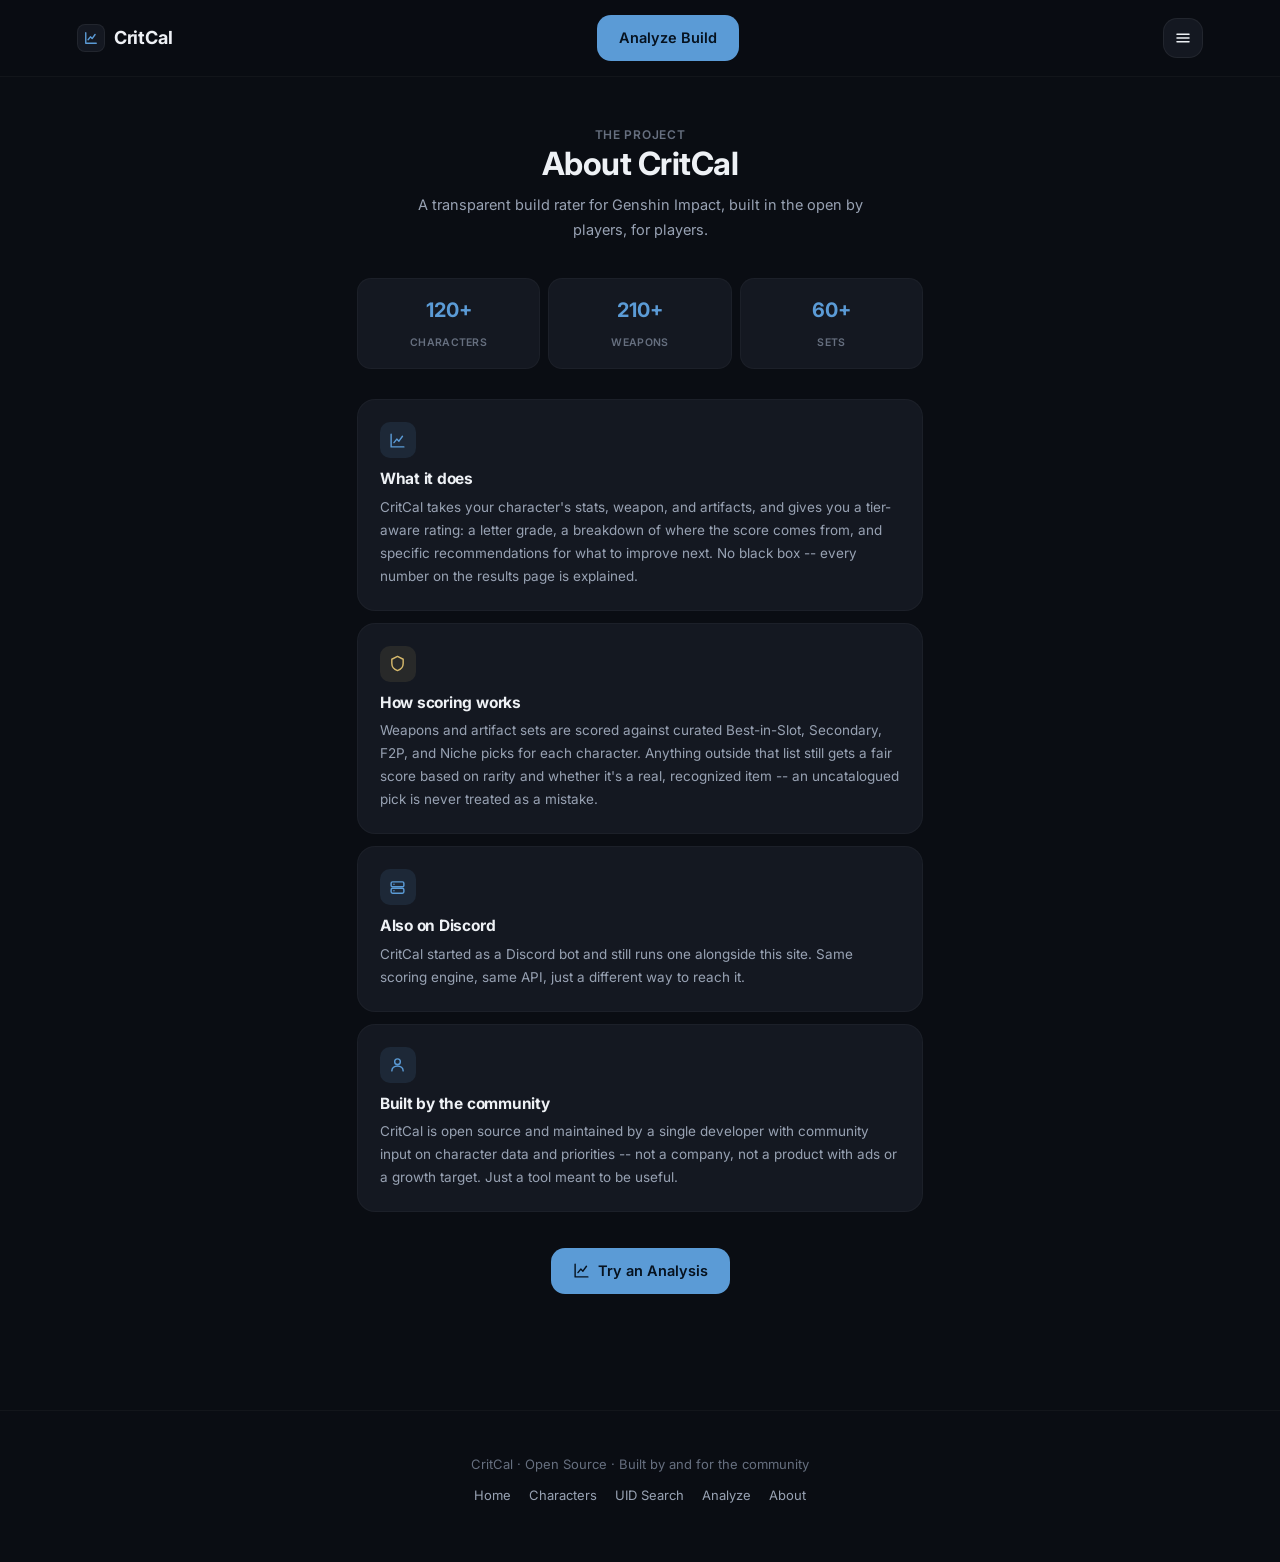
==== commit 50a0a70e: "Frontend redesign: tool-first homepage, consistent UI, polished UX - Homepage redesigned: UID search" ====
--- a/about.html
+++ b/about.html
@@ -52,6 +52,7 @@
     <nav class="desktop-nav" aria-label="Primary">
         <a href="index.html">Home</a>
         <a href="characters.html">Characters</a>
+        <a href="uid-search.html">UID Search</a>
         <a href="analyze.html">Analyze</a>
         <a href="about.html" class="active" aria-current="page">About</a>
     </nav>
@@ -67,6 +68,7 @@
 <nav class="mobile-nav" id="mobile-nav" aria-label="Mobile">
     <a href="index.html">Home</a>
     <a href="characters.html">Characters</a>
+    <a href="uid-search.html">UID Search</a>
     <a href="analyze.html">Analyze</a>
     <a href="about.html" class="active" aria-current="page">About</a>
 </nav>
@@ -87,11 +89,11 @@
         <span>Characters</span>
     </div>
     <div class="about-stat">
-        <strong>210+</strong>
+        <strong id="about-weapon-count">210+</strong>
         <span>Weapons</span>
     </div>
     <div class="about-stat">
-        <strong>60+</strong>
+        <strong id="about-set-count">60+</strong>
         <span>Sets</span>
     </div>
 </div>
@@ -163,7 +165,9 @@
     <div class="footer-links">
         <a href="index.html">Home</a>
         <a href="characters.html">Characters</a>
+        <a href="uid-search.html">UID Search</a>
         <a href="analyze.html">Analyze</a>
+        <a href="about.html">About</a>
     </div>
 </footer>
 
--- a/style.css
+++ b/style.css
@@ -298,19 +298,22 @@
 }
 
 .mobile-nav a {
-    padding: 15px 16px;
+    padding: 15px 16px 15px 18px;
     border-radius: var(--r-md);
     color: var(--text-dim);
     text-decoration: none;
     font-size: 16px;
     font-weight: 500;
-    transition: background var(--fast) var(--ease), color var(--fast) var(--ease);
+    border-left: 3px solid transparent;
+    transition: background var(--fast) var(--ease), color var(--fast) var(--ease), border-color var(--fast) var(--ease);
 }
 
 .mobile-nav a:active,
 .mobile-nav a.active {
     background: var(--surface);
     color: var(--primary);
+    font-weight: 600;
+    border-left-color: var(--primary);
 }
 
 /* ========================================================== */
@@ -478,6 +481,360 @@
 }
 
 /* ========================================================== */
+/* HOMEPAGE HERO — UID search as primary action               */
+/* ========================================================== */
+
+.home-hero {
+    max-width: 680px;
+    margin: 0 auto;
+    padding: 32px 6% 0;
+    text-align: center;
+}
+
+.home-hero-inner {
+    background: var(--surface);
+    border: 1px solid var(--border-soft);
+    border-radius: var(--r-xl);
+    padding: 32px 28px;
+}
+
+.home-hero-search .eyebrow {
+    margin-bottom: 8px;
+}
+
+.home-hero-title {
+    font-size: clamp(24px, 4vw, 32px);
+    font-weight: 700;
+    margin-bottom: 8px;
+}
+
+.home-hero-sub {
+    color: var(--text-dim);
+    font-size: 14.5px;
+    margin-bottom: 20px;
+    line-height: 1.6;
+}
+
+.home-hero-box {
+    display: flex;
+    gap: 4px;
+    background: var(--bg-elevated);
+    padding: 4px;
+    border-radius: var(--r-md);
+    border: 1.5px solid var(--border);
+    max-width: 480px;
+    margin: 0 auto;
+    transition: border-color var(--fast) var(--ease);
+}
+
+.home-hero-box:focus-within {
+    border-color: var(--primary);
+}
+
+.home-hero-box input {
+    flex-grow: 1;
+    background: transparent;
+    border: none;
+    padding: 12px 16px;
+    color: var(--text);
+    font-size: 15px;
+    font-family: inherit;
+    outline: none;
+}
+
+.home-hero-box input::placeholder {
+    color: var(--text-faint);
+}
+
+.home-hero-box .btn {
+    padding: 10px 22px;
+    border-radius: var(--r-sm);
+    flex-shrink: 0;
+}
+
+/* ========================================================== */
+/* HOMEPAGE STATS BAR                                         */
+/* ========================================================== */
+
+.home-stats {
+    max-width: 680px;
+    margin: 12px auto 0;
+    padding: 0 6%;
+    display: grid;
+    grid-template-columns: repeat(4, 1fr);
+    gap: 8px;
+}
+
+.home-stat {
+    background: var(--surface);
+    border: 1px solid var(--border-soft);
+    border-radius: var(--r-md);
+    padding: 14px 8px;
+    text-align: center;
+}
+
+.home-stat strong {
+    display: block;
+    font-size: 18px;
+    font-weight: 700;
+    color: var(--primary);
+    margin-bottom: 2px;
+}
+
+.home-stat span {
+    font-size: 10.5px;
+    color: var(--text-faint);
+    text-transform: uppercase;
+    letter-spacing: .04em;
+    font-weight: 600;
+}
+
+/* ========================================================== */
+/* HOMEPAGE FEATURED CHARACTER                                */
+/* ========================================================== */
+
+.home-featured {
+    max-width: 960px;
+    margin: 14px auto 0;
+    padding: 0 6%;
+}
+
+.home-featured-card {
+    display: flex;
+    border-radius: var(--r-xl);
+    overflow: hidden;
+    background: var(--surface);
+    border: 1px solid var(--border-soft);
+    min-height: 200px;
+}
+
+.home-featured-info {
+    flex: 1;
+    padding: 28px;
+    display: flex;
+    flex-direction: column;
+    justify-content: center;
+    gap: 10px;
+}
+
+.home-featured-info h2 {
+    font-size: 24px;
+    font-weight: 700;
+}
+
+.featured-desc {
+    color: var(--text-dim);
+    font-size: 13.5px;
+    line-height: 1.6;
+    margin-bottom: 4px;
+}
+
+.home-featured-art {
+    flex: 0 0 280px;
+    position: relative;
+    overflow: hidden;
+    background: linear-gradient(135deg, color-mix(in srgb, var(--el-color, var(--primary)) 20%, var(--surface)), var(--surface) 80%);
+}
+
+.home-featured-splash {
+    width: 100%;
+    height: 100%;
+    background-size: cover;
+    background-position: center 15%;
+}
+
+@media (max-width: 640px) {
+    .home-featured-card {
+        flex-direction: column-reverse;
+    }
+    .home-featured-art {
+        flex: 0 0 180px;
+    }
+    .home-stats {
+        grid-template-columns: repeat(2, 1fr);
+    }
+}
+
+/* ========================================================== */
+/* HOMEPAGE QUICK ACTIONS                                     */
+/* ========================================================== */
+
+.home-actions {
+    max-width: 960px;
+    margin: 12px auto 0;
+    padding: 0 6%;
+    display: grid;
+    grid-template-columns: repeat(3, 1fr);
+    gap: 10px;
+}
+
+.home-action-card {
+    display: flex;
+    align-items: center;
+    gap: 14px;
+    padding: 18px;
+    border-radius: var(--r-lg);
+    background: var(--surface);
+    border: 1px solid var(--border-soft);
+    text-decoration: none;
+    color: var(--text);
+    transition: border-color var(--fast) var(--ease), transform var(--fast) var(--ease);
+}
+
+.home-action-card:hover {
+    border-color: var(--border-hover);
+    transform: translateY(-2px);
+}
+
+.home-action-icon {
+    flex-shrink: 0;
+    width: 38px;
+    height: 38px;
+    border-radius: var(--r-md);
+    display: flex;
+    align-items: center;
+    justify-content: center;
+    background: var(--primary-dim);
+    color: var(--primary);
+}
+
+.home-action-icon svg {
+    width: 17px;
+    height: 17px;
+}
+
+.home-action-text strong {
+    display: block;
+    font-size: 14px;
+    font-weight: 600;
+    margin-bottom: 2px;
+}
+
+.home-action-text span {
+    font-size: 12px;
+    color: var(--text-dim);
+}
+
+@media (max-width: 640px) {
+    .home-actions {
+        grid-template-columns: 1fr;
+    }
+}
+
+/* ========================================================== */
+/* HOMEPAGE CHARACTER MINI-GRID ---- compact browse below dashboard ---- */
+/* ========================================================== */
+
+.home-char-section {
+    max-width: 960px;
+    margin: 28px auto 0;
+    padding: 0 6%;
+}
+
+.home-char-header {
+    display: flex;
+    align-items: center;
+    justify-content: space-between;
+    margin-bottom: 12px;
+}
+
+.home-char-view-all {
+    font-size: 12px;
+    font-weight: 600;
+    color: var(--primary);
+    text-decoration: none;
+}
+
+.home-char-pills {
+    display: flex;
+    gap: 6px;
+    overflow-x: auto;
+    padding-bottom: 4px;
+    scrollbar-width: none;
+    margin-bottom: 14px;
+}
+
+.home-char-pills::-webkit-scrollbar { display: none; }
+
+.home-char-pills .element-pill {
+    padding: 6px 12px;
+    font-size: 11.5px;
+}
+
+.home-char-grid {
+    display: grid;
+    grid-template-columns: repeat(auto-fill, minmax(52px, 1fr));
+    gap: 8px;
+}
+
+.home-char-tile {
+    display: flex;
+    flex-direction: column;
+    align-items: center;
+    gap: 4px;
+    padding: 8px 4px 6px;
+    border-radius: var(--r-md);
+    background: var(--surface);
+    border: 1px solid var(--border-soft);
+    text-decoration: none;
+    color: var(--text);
+    transition: border-color var(--fast) var(--ease), transform var(--fast) var(--ease);
+}
+
+.home-char-tile:hover {
+    border-color: var(--el-color, var(--border-hover));
+    transform: translateY(-1px);
+}
+
+.home-char-tile-avatar {
+    width: 30px;
+    height: 30px;
+    border-radius: 8px;
+    display: flex;
+    align-items: center;
+    justify-content: center;
+    font-size: 10px;
+    font-weight: 700;
+    background: var(--card);
+    border: 1px solid var(--border);
+    color: var(--el-color, var(--primary));
+    overflow: hidden;
+    flex-shrink: 0;
+}
+
+.home-char-tile-avatar img {
+    width: 100%;
+    height: 100%;
+    object-fit: cover;
+}
+
+.home-char-tile-name {
+    font-size: 9.5px;
+    font-weight: 500;
+    color: var(--text-dim);
+    text-align: center;
+    line-height: 1.2;
+    max-width: 52px;
+    overflow: hidden;
+    text-overflow: ellipsis;
+    white-space: nowrap;
+}
+
+.home-char-loading {
+    grid-column: 1 / -1;
+    color: var(--text-faint);
+    font-size: 12px;
+    padding: 20px;
+    text-align: center;
+}
+
+@media (min-width: 640px) {
+    .home-char-grid {
+        grid-template-columns: repeat(auto-fill, minmax(60px, 1fr));
+    }
+}
+
+/* ========================================================== */
 /* HOMEPAGE ---- dashboard, not a landing page ---- */
 /* ========================================================== */
 
@@ -1525,11 +1882,15 @@
 /* ---- Search history ---- */
 
 .uid-history-area {
-    margin-top: 10px;
-    display: none;
-}
-
-.uid-history-area.is-visible { display: block; }
+    margin-top: 14px;
+    min-height: 20px;
+}
+
+.uid-history-empty {
+    font-size: 12px;
+    color: var(--text-faint);
+    padding: 6px 0;
+}
 
 .uid-history-label {
     font-size: 10.5px;
@@ -1718,6 +2079,96 @@
     padding: 0 6% 80px;
 }
 
+/* ---- Info grid (how it works) ---- */
+
+.uid-info-grid {
+    display: grid;
+    grid-template-columns: 1fr;
+    gap: 8px;
+    margin-top: 18px;
+}
+
+.uid-info-card {
+    display: flex;
+    align-items: flex-start;
+    gap: 14px;
+    background: var(--surface);
+    border: 1px solid var(--border-soft);
+    border-radius: var(--r-lg);
+    padding: 18px;
+}
+
+.uid-info-step {
+    flex-shrink: 0;
+    width: 30px;
+    height: 30px;
+    border-radius: 10px;
+    background: var(--primary-dim);
+    color: var(--primary);
+    display: flex;
+    align-items: center;
+    justify-content: center;
+    font-size: 13px;
+    font-weight: 700;
+    margin-top: 1px;
+}
+
+.uid-info-card strong {
+    display: block;
+    font-size: 14px;
+    font-weight: 600;
+    margin-bottom: 3px;
+}
+
+.uid-info-card span {
+    color: var(--text-dim);
+    font-size: 12.5px;
+    line-height: 1.6;
+}
+
+/* ---- Tips section ---- */
+
+.uid-tips {
+    margin-top: 14px;
+    background: var(--surface);
+    border: 1px solid var(--border-soft);
+    border-radius: var(--r-lg);
+    padding: 18px 20px;
+}
+
+.uid-tips ul {
+    display: flex;
+    flex-direction: column;
+    gap: 8px;
+}
+
+.uid-tips li {
+    color: var(--text-dim);
+    font-size: 12.5px;
+    line-height: 1.6;
+    display: flex;
+    gap: 8px;
+}
+
+.uid-tips li::before {
+    content: "";
+    flex-shrink: 0;
+    width: 4px;
+    height: 4px;
+    border-radius: 50%;
+    background: var(--primary);
+    margin-top: 8px;
+}
+
+.uid-tips li strong {
+    color: var(--text);
+    font-weight: 600;
+}
+
+@media (min-width: 640px) {
+    .uid-info-grid { grid-template-columns: repeat(3, 1fr); }
+}
+
 .uid-search-main {
     max-width: 480px;
     margin: 28px auto 0;
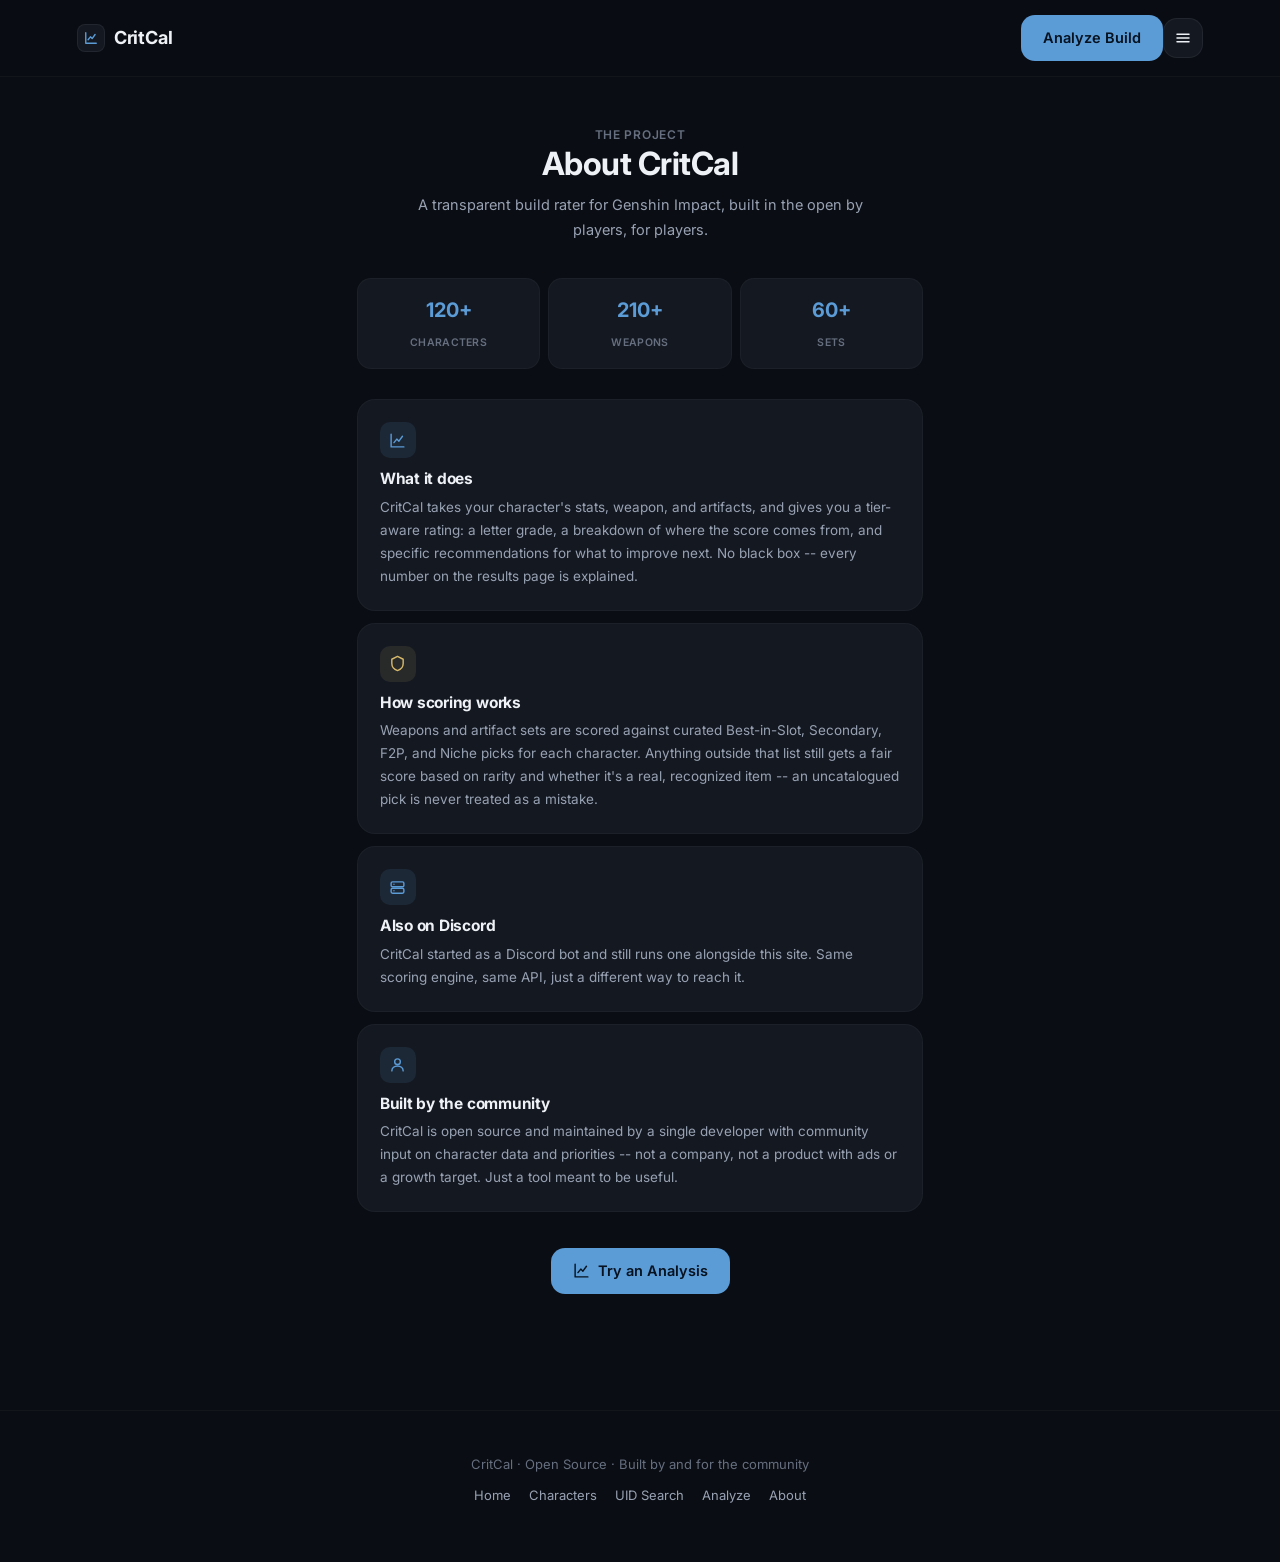
==== commit 664d2288: "Roll back button portrait overlay, inline SVG favicon - Removed character portrait overlay from anal" ====
--- a/about.html
+++ b/about.html
@@ -26,7 +26,7 @@
     <link rel="manifest" href="manifest.json">
     <link rel="icon" type="image/svg+xml" href="assets/icons/favicon.svg">
     <link rel="icon" type="image/png" sizes="32x32" href="assets/icons/favicon-32.png">
-    <link rel="icon" type="image/png" sizes="16x16" href="assets/icons/favicon-16.png">
+    
     <link rel="apple-touch-icon" href="assets/icons/apple-touch-icon.png">
 
     <link rel="preconnect" href="https://fonts.googleapis.com">
--- a/style.css
+++ b/style.css
@@ -242,7 +242,10 @@
     font-weight: 600;
 }
 
-.nav-cta { display: none; }
+.nav-cta {
+    display: none;
+    margin-left: auto;
+}
 
 .menu-button {
     width: 40px;
@@ -419,7 +422,7 @@
 /* ========================================================== */
 
 @keyframes fadeUp {
-    from { opacity: 0; transform: translateY(14px); }
+    from { opacity: 0; transform: translateY(16px); }
     to { opacity: 1; transform: translateY(0); }
 }
 
@@ -481,185 +484,252 @@
 }
 
 /* ========================================================== */
-/* HOMEPAGE HERO — UID search as primary action               */
-/* ========================================================== */
-
-.home-hero {
-    max-width: 680px;
+/* HOMEPAGE — UID SEARCH                                      */
+/* ========================================================== */
+
+.hp-hero {
+    max-width: 800px;
     margin: 0 auto;
-    padding: 32px 6% 0;
-    text-align: center;
-}
-
-.home-hero-inner {
+    padding: 28px 6% 0;
+}
+
+.hp-hero-inner {
+    display: flex;
+    align-items: center;
+    gap: 16px;
     background: var(--surface);
     border: 1px solid var(--border-soft);
     border-radius: var(--r-xl);
-    padding: 32px 28px;
-}
-
-.home-hero-search .eyebrow {
-    margin-bottom: 8px;
-}
-
-.home-hero-title {
-    font-size: clamp(24px, 4vw, 32px);
+    padding: 24px 28px;
+    transition: border-color var(--med) var(--ease), box-shadow var(--med) var(--ease);
+}
+
+.hp-hero-inner:focus-within {
+    border-color: var(--primary);
+    box-shadow: 0 0 0 1px var(--primary-dim), var(--shadow-md);
+}
+
+.hp-search-icon {
+    flex-shrink: 0;
+    width: 44px;
+    height: 44px;
+    border-radius: var(--r-md);
+    background: var(--primary-dim);
+    color: var(--primary);
+    display: flex;
+    align-items: center;
+    justify-content: center;
+    transition: background var(--fast) var(--ease);
+    overflow: hidden;
+}
+
+.hp-search-icon svg { width: 20px; height: 20px; }
+
+.hp-search-char {
+    font-size: 18px;
     font-weight: 700;
-    margin-bottom: 8px;
-}
-
-.home-hero-sub {
-    color: var(--text-dim);
-    font-size: 14.5px;
-    margin-bottom: 20px;
-    line-height: 1.6;
-}
-
-.home-hero-box {
-    display: flex;
-    gap: 4px;
+    color: var(--el-color, var(--primary));
+}
+
+.hp-hero-inner:focus-within .hp-search-icon {
+    background: var(--primary);
+    color: var(--primary-text-on);
+}
+
+.hp-search-avatar {
+    flex-shrink: 0;
+    width: 44px;
+    height: 44px;
+    border-radius: var(--r-md);
+    overflow: hidden;
+    border: 1px solid color-mix(in srgb, var(--el-color, var(--primary)) 30%, transparent);
+}
+
+.hp-search-avatar img {
+    width: 100%;
+    height: 100%;
+    object-fit: cover;
+}
+
+.hp-search-main {
+    flex: 1;
+    min-width: 0;
+}
+
+.hp-search-row {
+    display: flex;
+    gap: 8px;
+}
+
+.hp-search-row input {
+    flex: 1;
+    min-width: 0;
     background: var(--bg-elevated);
-    padding: 4px;
+    border: 1.5px solid var(--border);
     border-radius: var(--r-md);
-    border: 1.5px solid var(--border);
-    max-width: 480px;
-    margin: 0 auto;
-    transition: border-color var(--fast) var(--ease);
-}
-
-.home-hero-box:focus-within {
-    border-color: var(--primary);
-}
-
-.home-hero-box input {
-    flex-grow: 1;
-    background: transparent;
-    border: none;
     padding: 12px 16px;
     color: var(--text);
     font-size: 15px;
     font-family: inherit;
     outline: none;
-}
-
-.home-hero-box input::placeholder {
+    transition: border-color var(--fast) var(--ease);
+}
+
+.hp-search-row input:focus {
+    border-color: var(--primary);
+}
+
+.hp-search-row input::placeholder {
     color: var(--text-faint);
 }
 
-.home-hero-box .btn {
-    padding: 10px 22px;
-    border-radius: var(--r-sm);
-    flex-shrink: 0;
-}
-
-/* ========================================================== */
-/* HOMEPAGE STATS BAR                                         */
-/* ========================================================== */
-
-.home-stats {
-    max-width: 680px;
-    margin: 12px auto 0;
-    padding: 0 6%;
-    display: grid;
-    grid-template-columns: repeat(4, 1fr);
-    gap: 8px;
-}
-
-.home-stat {
-    background: var(--surface);
+.hp-search-row .btn {
+    padding: 12px 24px;
+    flex-shrink: 0;
+    border-radius: var(--r-md);
+}
+
+.hp-history {
+    display: flex;
+    flex-wrap: wrap;
+    align-items: center;
+    gap: 5px;
+    margin-top: 10px;
+    min-height: 0;
+}
+
+.hp-history-pill {
+    display: inline-flex;
+    padding: 5px 11px;
+    border-radius: var(--r-full);
+    background: var(--bg-elevated);
     border: 1px solid var(--border-soft);
-    border-radius: var(--r-md);
-    padding: 14px 8px;
-    text-align: center;
-}
-
-.home-stat strong {
-    display: block;
-    font-size: 18px;
-    font-weight: 700;
-    color: var(--primary);
-    margin-bottom: 2px;
-}
-
-.home-stat span {
-    font-size: 10.5px;
+    font-size: 11px;
+    color: var(--text-dim);
+    cursor: pointer;
+    transition: border-color var(--fast) var(--ease), color var(--fast) var(--ease), background var(--fast) var(--ease);
+    text-decoration: none;
+}
+
+.hp-history-pill:hover {
+    border-color: var(--primary);
+    color: var(--text);
+    background: var(--primary-dim);
+}
+
+.hp-history-label {
+    font-size: 10px;
     color: var(--text-faint);
+    font-weight: 600;
     text-transform: uppercase;
-    letter-spacing: .04em;
-    font-weight: 600;
-}
-
-/* ========================================================== */
-/* HOMEPAGE FEATURED CHARACTER                                */
-/* ========================================================== */
-
-.home-featured {
+    letter-spacing: .05em;
+}
+
+/* ========================================================== */
+/* HOMEPAGE — CHARACTER SHOWCASE                              */
+/* ========================================================== */
+
+.hp-showcase {
+    position: relative;
     max-width: 960px;
     margin: 14px auto 0;
     padding: 0 6%;
-}
-
-.home-featured-card {
-    display: flex;
     border-radius: var(--r-xl);
     overflow: hidden;
-    background: var(--surface);
-    border: 1px solid var(--border-soft);
-    min-height: 200px;
-}
-
-.home-featured-info {
+    min-height: 220px;
+    transition: box-shadow var(--med) var(--ease);
+}
+
+.hp-showcase:hover {
+    box-shadow: var(--shadow-lg);
+}
+
+.hp-showcase-bg {
+    position: absolute;
+    inset: 0;
+    background-size: cover;
+    background-position: center 20%;
+    z-index: 0;
+    transition: transform 0.4s var(--ease);
+}
+
+.hp-showcase:hover .hp-showcase-bg {
+    transform: scale(1.03);
+}
+
+.hp-showcase-overlay {
+    position: absolute;
+    inset: 0;
+    background: linear-gradient(135deg, color-mix(in srgb, var(--el-color, #5B9BD6) 35%, var(--bg)) 50%, color-mix(in srgb, var(--el-color, #5B9BD6) 6%, var(--bg)) 100%);
+    z-index: 1;
+}
+
+.hp-showcase-content {
+    position: relative;
+    z-index: 2;
+    display: flex;
+    align-items: center;
+    justify-content: space-between;
+    padding: 36px 36px;
+    gap: 24px;
+}
+
+.hp-showcase-info {
     flex: 1;
-    padding: 28px;
-    display: flex;
-    flex-direction: column;
-    justify-content: center;
-    gap: 10px;
-}
-
-.home-featured-info h2 {
-    font-size: 24px;
+    min-width: 0;
+}
+
+.hp-showcase-label {
+    display: inline-block;
+    margin-bottom: 8px;
+    color: rgba(255,255,255,0.5);
+    font-size: 11px;
+}
+
+.hp-showcase-info h2 {
+    font-size: 28px;
     font-weight: 700;
-}
-
-.featured-desc {
-    color: var(--text-dim);
-    font-size: 13.5px;
+    margin-bottom: 6px;
+    color: #FFF;
+    letter-spacing: -0.02em;
+}
+
+.hp-char-desc {
+    color: rgba(255,255,255,0.6);
+    font-size: 14px;
     line-height: 1.6;
-    margin-bottom: 4px;
-}
-
-.home-featured-art {
-    flex: 0 0 280px;
-    position: relative;
+    margin-bottom: 16px;
+    max-width: 400px;
+}
+
+.hp-showcase-portrait {
+    flex-shrink: 0;
+    width: 96px;
+    height: 96px;
+    border-radius: 20px;
     overflow: hidden;
-    background: linear-gradient(135deg, color-mix(in srgb, var(--el-color, var(--primary)) 20%, var(--surface)), var(--surface) 80%);
-}
-
-.home-featured-splash {
+    border: 2px solid color-mix(in srgb, var(--el-color, #5B9BD6) 35%, transparent);
+    background: var(--card);
+    box-shadow: 0 4px 16px rgba(0,0,0,0.25);
+    transition: transform var(--med) var(--ease), box-shadow var(--med) var(--ease);
+}
+
+.hp-showcase:hover .hp-showcase-portrait {
+    transform: scale(1.05);
+    box-shadow: 0 6px 24px rgba(0,0,0,0.35);
+}
+
+.hp-showcase-portrait img {
     width: 100%;
     height: 100%;
-    background-size: cover;
-    background-position: center 15%;
-}
-
-@media (max-width: 640px) {
-    .home-featured-card {
-        flex-direction: column-reverse;
-    }
-    .home-featured-art {
-        flex: 0 0 180px;
-    }
-    .home-stats {
-        grid-template-columns: repeat(2, 1fr);
-    }
-}
-
-/* ========================================================== */
-/* HOMEPAGE QUICK ACTIONS                                     */
-/* ========================================================== */
-
-.home-actions {
+    object-fit: cover;
+}
+
+/* ========================================================== */
+/* HOMEPAGE — QUICK ACTIONS                                   */
+/* ========================================================== */
+
+.hp-actions {
     max-width: 960px;
     margin: 12px auto 0;
     padding: 0 6%;
@@ -668,62 +738,104 @@
     gap: 10px;
 }
 
-.home-action-card {
-    display: flex;
-    align-items: center;
-    gap: 14px;
-    padding: 18px;
+.hp-action {
+    display: flex;
+    align-items: center;
+    gap: 12px;
+    padding: 16px;
     border-radius: var(--r-lg);
     background: var(--surface);
     border: 1px solid var(--border-soft);
     text-decoration: none;
     color: var(--text);
-    transition: border-color var(--fast) var(--ease), transform var(--fast) var(--ease);
-}
-
-.home-action-card:hover {
+    transition: border-color var(--med) var(--ease), transform var(--med) var(--ease), box-shadow var(--med) var(--ease);
+}
+
+.hp-action:hover {
     border-color: var(--border-hover);
-    transform: translateY(-2px);
-}
-
-.home-action-icon {
-    flex-shrink: 0;
-    width: 38px;
-    height: 38px;
-    border-radius: var(--r-md);
+    transform: translateY(-3px);
+    box-shadow: var(--shadow-md);
+}
+
+.hp-action:active {
+    transform: translateY(-1px);
+}
+
+.crit-avatar {
+    flex-shrink: 0;
+    width: 40px;
+    height: 40px;
+    border-radius: 12px;
+    overflow: hidden;
+    border: 1.5px solid color-mix(in srgb, var(--el-color, var(--primary)) 30%, transparent);
     display: flex;
     align-items: center;
     justify-content: center;
-    background: var(--primary-dim);
-    color: var(--primary);
-}
-
-.home-action-icon svg {
-    width: 17px;
-    height: 17px;
-}
-
-.home-action-text strong {
+    transition: transform var(--fast) var(--ease), border-color var(--fast) var(--ease);
+}
+
+.hp-action:hover .crit-avatar {
+    transform: scale(1.08);
+    border-color: var(--el-color, var(--primary));
+}
+
+.crit-avatar img {
+    width: 100%;
+    height: 100%;
+    object-fit: cover;
+}
+
+.hp-action strong {
     display: block;
     font-size: 14px;
     font-weight: 600;
     margin-bottom: 2px;
 }
 
-.home-action-text span {
-    font-size: 12px;
+.hp-action span {
+    font-size: 11.5px;
     color: var(--text-dim);
 }
 
 @media (max-width: 640px) {
-    .home-actions {
-        grid-template-columns: 1fr;
-    }
-}
-
-/* ========================================================== */
-/* HOMEPAGE CHARACTER MINI-GRID ---- compact browse below dashboard ---- */
-/* ========================================================== */
+    .hp-hero { padding-top: 16px; }
+    .hp-hero-inner { flex-direction: column; gap: 12px; padding: 18px; }
+    .hp-search-icon { width: 36px; height: 36px; }
+    .hp-search-icon svg { width: 16px; height: 16px; }
+    .hp-search-row { flex-direction: column; gap: 6px; }
+    .hp-search-row input { font-size: 16px; }
+    .hp-search-row .btn { width: 100%; padding: 11px 20px; }
+    .hp-history { margin-top: 8px; }
+
+    .hp-showcase { min-height: 180px; margin-left: 6%; margin-right: 6%; }
+    .hp-showcase-content { padding: 22px 20px; flex-direction: column-reverse; text-align: center; }
+    .hp-showcase-info h2 { font-size: 22px; }
+    .hp-char-desc { max-width: 100%; font-size: 13px; }
+    .hp-showcase-portrait { width: 68px; height: 68px; border-radius: 14px; }
+
+    .hp-actions { grid-template-columns: 1fr; gap: 8px; }
+    .hp-action { padding: 14px; }
+    .hp-action-avatar { width: 36px; height: 36px; }
+}
+
+@media (max-width: 480px) {
+    .hp-hero-inner { padding: 14px; }
+    .hp-showcase { margin-top: 8px; min-height: 160px; }
+    .hp-showcase-content { padding: 18px 14px; }
+    .hp-actions { margin-top: 8px; }
+}
+
+/* ========================================================== */
+/* HOMEPAGE CHARACTER MINI-GRID                               */
+/* ========================================================== */
+
+.hp-chars {
+    max-width: 960px;
+    margin: 14px auto 0;
+    padding: 0 6%;
+}
+
+
 
 .home-char-section {
     max-width: 960px;
@@ -771,35 +883,46 @@
     display: flex;
     flex-direction: column;
     align-items: center;
-    gap: 4px;
-    padding: 8px 4px 6px;
-    border-radius: var(--r-md);
+    gap: 5px;
+    padding: 10px 4px 8px;
+    border-radius: var(--r-lg);
     background: var(--surface);
     border: 1px solid var(--border-soft);
     text-decoration: none;
     color: var(--text);
-    transition: border-color var(--fast) var(--ease), transform var(--fast) var(--ease);
+    transition: border-color var(--med) var(--ease), transform var(--med) var(--ease), box-shadow var(--med) var(--ease);
 }
 
 .home-char-tile:hover {
     border-color: var(--el-color, var(--border-hover));
+    transform: translateY(-3px);
+    box-shadow: 0 4px 12px rgba(0,0,0,0.15);
+}
+
+.home-char-tile:active {
     transform: translateY(-1px);
 }
 
 .home-char-tile-avatar {
-    width: 30px;
-    height: 30px;
-    border-radius: 8px;
+    width: 34px;
+    height: 34px;
+    border-radius: 10px;
     display: flex;
     align-items: center;
     justify-content: center;
-    font-size: 10px;
+    font-size: 11px;
     font-weight: 700;
     background: var(--card);
-    border: 1px solid var(--border);
+    border: 1px solid color-mix(in srgb, var(--el-color, var(--primary)) 15%, transparent);
     color: var(--el-color, var(--primary));
     overflow: hidden;
     flex-shrink: 0;
+    transition: transform var(--fast) var(--ease), border-color var(--fast) var(--ease);
+}
+
+.home-char-tile:hover .home-char-tile-avatar {
+    transform: scale(1.08);
+    border-color: var(--el-color, var(--border-hover));
 }
 
 .home-char-tile-avatar img {
@@ -809,7 +932,7 @@
 }
 
 .home-char-tile-name {
-    font-size: 9.5px;
+    font-size: 10px;
     font-weight: 500;
     color: var(--text-dim);
     text-align: center;
@@ -818,6 +941,11 @@
     overflow: hidden;
     text-overflow: ellipsis;
     white-space: nowrap;
+    transition: color var(--fast) var(--ease);
+}
+
+.home-char-tile:hover .home-char-tile-name {
+    color: var(--text);
 }
 
 .home-char-loading {
@@ -1487,16 +1615,17 @@
     background: var(--surface);
     border: 1.5px solid var(--border);
     border-radius: var(--r-full);
-    padding: 13px 16px 13px 40px;
+    padding: 14px 18px 14px 44px;
     color: var(--text);
     font-family: inherit;
-    font-size: 14.5px;
-    transition: border-color var(--fast) var(--ease);
+    font-size: 15px;
+    transition: border-color var(--med) var(--ease), box-shadow var(--med) var(--ease);
 }
 
 .search-input-wrap input:focus {
     outline: none;
     border-color: var(--primary);
+    box-shadow: 0 0 0 1px var(--primary-dim), var(--shadow-sm);
 }
 
 .element-pills {
@@ -1511,7 +1640,7 @@
 
 .element-pill {
     flex-shrink: 0;
-    padding: 8px 15px;
+    padding: 8px 16px;
     border-radius: var(--r-full);
     background: var(--surface);
     border: 1.5px solid var(--border);
@@ -1519,11 +1648,19 @@
     font-size: 12.5px;
     font-weight: 500;
     cursor: pointer;
-    transition: background var(--fast) var(--ease), color var(--fast) var(--ease), border-color var(--fast) var(--ease);
+    transition: background var(--med) var(--ease), color var(--med) var(--ease), border-color var(--med) var(--ease), transform var(--fast) var(--ease);
     white-space: nowrap;
 }
 
-.element-pill:hover { border-color: var(--border-hover); color: var(--text); }
+.element-pill:hover {
+    border-color: var(--border-hover);
+    color: var(--text);
+    transform: translateY(-1px);
+}
+
+.element-pill:active {
+    transform: translateY(0);
+}
 
 .element-pill.is-active {
     background: var(--el-color, var(--primary));
@@ -1553,36 +1690,46 @@
     background: var(--surface);
     border: 1px solid var(--border-soft);
     border-radius: var(--r-lg);
-    padding: 14px;
+    padding: 16px;
     text-decoration: none;
     color: var(--text);
     display: flex;
     flex-direction: column;
-    gap: 9px;
-    transition: border-color var(--fast) var(--ease), transform var(--fast) var(--ease);
+    gap: 10px;
+    transition: border-color var(--med) var(--ease), transform var(--med) var(--ease), box-shadow var(--med) var(--ease);
     content-visibility: auto;
     contain-intrinsic-size: 0 152px;
 }
 
 .character-card:hover {
     border-color: var(--el-color, var(--border-hover));
-    transform: translateY(-2px);
+    transform: translateY(-3px);
+    box-shadow: 0 4px 16px rgba(0,0,0,0.12);
+}
+
+.character-card:active {
+    transform: translateY(-1px);
 }
 
 .character-portrait {
-    width: 48px;
-    height: 48px;
-    border-radius: 13px;
+    width: 52px;
+    height: 52px;
+    border-radius: 14px;
     display: flex;
     align-items: center;
     justify-content: center;
-    font-size: 18px;
+    font-size: 19px;
     font-weight: 700;
     background: var(--card);
-    border: 1px solid var(--border);
+    border: 1px solid color-mix(in srgb, var(--el-color, var(--primary)) 15%, transparent);
     color: var(--el-color, var(--primary));
     overflow: hidden;
     flex-shrink: 0;
+    transition: transform var(--fast) var(--ease);
+}
+
+.character-card:hover .character-portrait {
+    transform: scale(1.06);
 }
 
 .character-portrait img {
@@ -1829,6 +1976,19 @@
     flex-shrink: 0;
 }
 
+/* ---- Skeleton loading ---- */
+
+@keyframes skeletonPulse {
+    0%, 100% { opacity: 0.6; }
+    50% { opacity: 0.3; }
+}
+
+.skeleton {
+    background: var(--card);
+    border-radius: var(--r-md);
+    animation: skeletonPulse 1.8s ease-in-out infinite;
+}
+
 /* ---- Skeleton loading cards ---- */
 
 .uid-skeleton-grid {
@@ -2250,10 +2410,18 @@
     border-radius: var(--r-lg);
     overflow: hidden;
     cursor: pointer;
-    transition: border-color var(--fast) var(--ease), background var(--fast) var(--ease);
-}
-
-.uid-char-card:hover { border-color: var(--border-hover); }
+    transition: border-color var(--med) var(--ease), background var(--med) var(--ease), transform var(--med) var(--ease), box-shadow var(--med) var(--ease);
+}
+
+.uid-char-card:hover {
+    border-color: var(--border-hover);
+    transform: translateY(-2px);
+    box-shadow: var(--shadow-md);
+}
+
+.uid-char-card:active {
+    transform: translateY(0);
+}
 
 .uid-char-summary {
     display: flex;
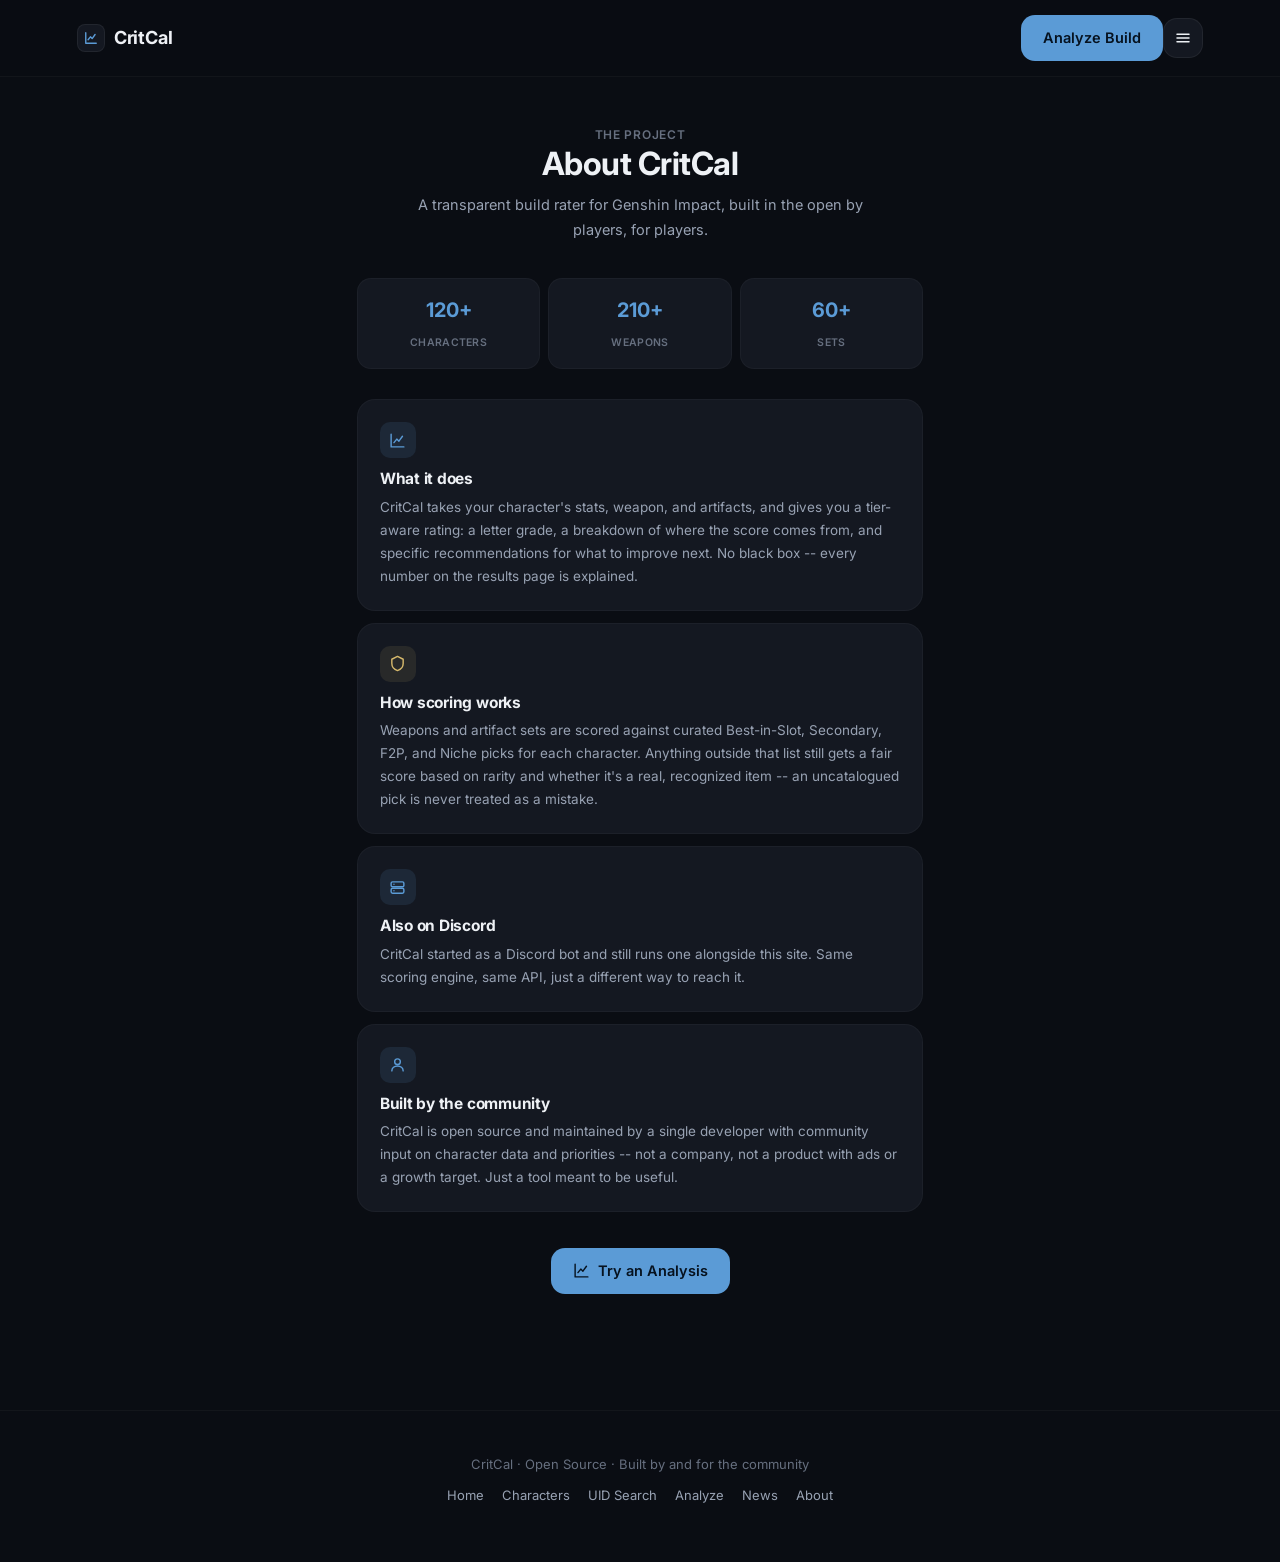
==== commit b083224d: "Dedicated news page, News in all navbars + footers" ====
--- a/about.html
+++ b/about.html
@@ -22,12 +22,10 @@
     <meta name="twitter:description" content="CritCal is a community-built, open-source tool for transparent Genshin Impact build analysis. Learn how the scoring works.">
     <meta name="twitter:image" content="https://critcal.vercel.app/assets/social/og-image.png">
 
+    <link rel="icon" type="image/png" href="assets/icons/favicon-32.png">
     <meta name="theme-color" content="#0A0D13">
     <link rel="manifest" href="manifest.json">
-    <link rel="icon" type="image/svg+xml" href="assets/icons/favicon.svg">
-    <link rel="icon" type="image/png" sizes="32x32" href="assets/icons/favicon-32.png">
     
-    <link rel="apple-touch-icon" href="assets/icons/apple-touch-icon.png">
 
     <link rel="preconnect" href="https://fonts.googleapis.com">
     <link rel="preconnect" href="https://fonts.gstatic.com" crossorigin>
@@ -54,7 +52,8 @@
         <a href="characters.html">Characters</a>
         <a href="uid-search.html">UID Search</a>
         <a href="analyze.html">Analyze</a>
-        <a href="about.html" class="active" aria-current="page">About</a>
+        <a href="news.html">News</a>
+    <a href="about.html" class="active" aria-current="page">About</a>
     </nav>
 
     <a class="btn btn-primary nav-cta" href="analyze.html">Analyze Build</a>
@@ -70,6 +69,7 @@
     <a href="characters.html">Characters</a>
     <a href="uid-search.html">UID Search</a>
     <a href="analyze.html">Analyze</a>
+    <a href="news.html">News</a>
     <a href="about.html" class="active" aria-current="page">About</a>
 </nav>
 
@@ -167,6 +167,7 @@
         <a href="characters.html">Characters</a>
         <a href="uid-search.html">UID Search</a>
         <a href="analyze.html">Analyze</a>
+        <a href="news.html">News</a>
         <a href="about.html">About</a>
     </div>
 </footer>
--- a/style.css
+++ b/style.css
@@ -247,6 +247,11 @@
     margin-left: auto;
 }
 
+@media (min-width: 760px) {
+    .nav-cta { display: inline-flex; }
+    .menu-button { display: none; }
+}
+
 .menu-button {
     width: 40px;
     height: 40px;
@@ -626,6 +631,251 @@
 }
 
 /* ========================================================== */
+/* NAVBAR UID PROFILES — top-left chips                        */
+/* ========================================================== */
+
+.nav-profiles {
+    display: flex;
+    align-items: center;
+    gap: 4px;
+    margin-left: 8px;
+    flex: 1;
+    min-width: 0;
+    overflow: hidden;
+}
+
+.nav-prof-chip {
+    display: inline-flex;
+    align-items: center;
+    gap: 5px;
+    padding: 3px 10px 3px 3px;
+    border-radius: var(--r-full);
+    background: var(--surface);
+    border: 1px solid var(--border-soft);
+    text-decoration: none;
+    transition: border-color var(--fast) var(--ease);
+    flex-shrink: 0;
+}
+
+.nav-prof-chip:hover {
+    border-color: var(--primary);
+}
+
+.nav-prof-av {
+    width: 22px;
+    height: 22px;
+    border-radius: 50%;
+    overflow: hidden;
+    flex-shrink: 0;
+    background: var(--card);
+    display: flex;
+    align-items: center;
+    justify-content: center;
+}
+
+.nav-prof-av img { width: 100%; height: 100%; object-fit: cover; }
+
+.nav-prof-av-letter {
+    font-size: 9px;
+    font-weight: 700;
+    color: var(--primary);
+}
+
+.nav-prof-num {
+    font-size: 11px;
+    font-weight: 600;
+    color: var(--text-dim);
+    font-variant-numeric: tabular-nums;
+}
+
+@media (max-width: 480px) {
+    .nav-profiles { display: none; }
+}
+
+/* ========================================================== */
+/* NEWS SECTION                                               */
+/* ========================================================== */
+
+.hp-news {
+    max-width: 800px;
+    margin: 12px auto 0;
+    padding: 0 6%;
+}
+
+.hp-news-header {
+    margin-bottom: 10px;
+}
+
+.hp-news-loading,
+.hp-news-empty {
+    color: var(--text-faint);
+    font-size: 13px;
+    padding: 20px 0;
+}
+
+.hp-news-item {
+    display: flex;
+    gap: 14px;
+    padding: 14px;
+    background: var(--surface);
+    border: 1px solid var(--border-soft);
+    border-radius: var(--r-lg);
+    margin-bottom: 8px;
+}
+
+.hp-news-item:last-child { margin-bottom: 0; }
+
+.hp-news-img-wrap {
+    flex-shrink: 0;
+    width: 72px;
+    height: 72px;
+    border-radius: var(--r-sm);
+    overflow: hidden;
+    background: var(--card);
+}
+
+.hp-news-img {
+    width: 100%;
+    height: 100%;
+    object-fit: cover;
+}
+
+.hp-news-body {
+    flex: 1;
+    min-width: 0;
+}
+
+.hp-news-title {
+    font-size: 13.5px;
+    font-weight: 600;
+    margin-bottom: 4px;
+    line-height: 1.35;
+    display: -webkit-box;
+    -webkit-line-clamp: 2;
+    -webkit-box-orient: vertical;
+    overflow: hidden;
+}
+
+.hp-news-summary {
+    font-size: 12px;
+    color: var(--text-dim);
+    line-height: 1.5;
+    display: -webkit-box;
+    -webkit-line-clamp: 2;
+    -webkit-box-orient: vertical;
+    overflow: hidden;
+    margin-bottom: 6px;
+}
+
+.hp-news-link {
+    font-size: 11.5px;
+    font-weight: 600;
+    color: var(--primary);
+    text-decoration: none;
+}
+
+.hp-news-link:hover {
+    text-decoration: underline;
+}
+
+@media (max-width: 480px) {
+    .hp-news-item { flex-direction: column; gap: 10px; }
+    .hp-news-img-wrap { width: 100%; height: 140px; }
+}
+
+/* ========================================================== */
+/* DEDICATED NEWS PAGE                                        */
+/* ========================================================== */
+
+.news-page {
+    max-width: 720px;
+    margin: 0 auto;
+    padding: 0 6% 80px;
+}
+
+.news-list {
+    margin-top: 24px;
+}
+
+.news-loading,
+.news-empty {
+    color: var(--text-faint);
+    font-size: 14px;
+    padding: 40px 0;
+    text-align: center;
+}
+
+.news-card {
+    background: var(--surface);
+    border: 1px solid var(--border-soft);
+    border-radius: var(--r-xl);
+    overflow: hidden;
+    margin-bottom: 14px;
+    transition: border-color var(--med) var(--ease), box-shadow var(--med) var(--ease);
+}
+
+.news-card:hover {
+    border-color: var(--border-hover);
+    box-shadow: var(--shadow-md);
+}
+
+.news-card-img {
+    width: 100%;
+    height: 200px;
+    overflow: hidden;
+    background: var(--card);
+}
+
+.news-card-img img {
+    width: 100%;
+    height: 100%;
+    object-fit: cover;
+}
+
+.news-card-body {
+    padding: 22px;
+}
+
+.news-card-source {
+    display: inline-block;
+    font-size: 10px;
+    font-weight: 600;
+    text-transform: uppercase;
+    letter-spacing: .05em;
+    color: var(--text-faint);
+    margin-bottom: 6px;
+}
+
+.news-card-title {
+    font-size: 18px;
+    font-weight: 700;
+    margin-bottom: 8px;
+    line-height: 1.3;
+}
+
+.news-card-summary {
+    font-size: 13.5px;
+    color: var(--text-dim);
+    line-height: 1.7;
+    margin-bottom: 12px;
+}
+
+.news-card-link {
+    font-size: 13px;
+    font-weight: 600;
+    color: var(--primary);
+    text-decoration: none;
+}
+
+.news-card-link:hover { text-decoration: underline; }
+
+@media (max-width: 480px) {
+    .news-card-img { height: 140px; }
+    .news-card-body { padding: 16px; }
+    .news-card-title { font-size: 16px; }
+}
+
+/* ========================================================== */
 /* HOMEPAGE — CHARACTER SHOWCASE                              */
 /* ========================================================== */
 
@@ -712,6 +962,16 @@
     background: var(--card);
     box-shadow: 0 4px 16px rgba(0,0,0,0.25);
     transition: transform var(--med) var(--ease), box-shadow var(--med) var(--ease);
+    display: flex;
+    align-items: center;
+    justify-content: center;
+}
+
+.hp-showcase-portrait img {
+    width: 100%;
+    height: 100%;
+    object-fit: cover;
+    display: block;
 }
 
 .hp-showcase:hover .hp-showcase-portrait {
@@ -813,9 +1073,11 @@
     .hp-char-desc { max-width: 100%; font-size: 13px; }
     .hp-showcase-portrait { width: 68px; height: 68px; border-radius: 14px; }
 
-    .hp-actions { grid-template-columns: 1fr; gap: 8px; }
-    .hp-action { padding: 14px; }
-    .hp-action-avatar { width: 36px; height: 36px; }
+    .hp-actions { grid-template-columns: 1fr; gap: 6px; }
+    .hp-action { padding: 10px; gap: 10px; }
+    .crit-avatar { width: 32px; height: 32px; }
+    .hp-action strong { font-size: 13px; }
+    .hp-action span { font-size: 11px; }
 }
 
 @media (max-width: 480px) {
@@ -954,6 +1216,16 @@
     font-size: 12px;
     padding: 20px;
     text-align: center;
+}
+
+@media (max-width: 380px) {
+    .home-char-grid {
+        grid-template-columns: repeat(5, 1fr);
+        gap: 5px;
+    }
+    .home-char-tile { padding: 6px 2px; }
+    .home-char-tile-avatar { width: 28px; height: 28px; }
+    .home-char-tile-name { font-size: 8.5px; }
 }
 
 @media (min-width: 640px) {
